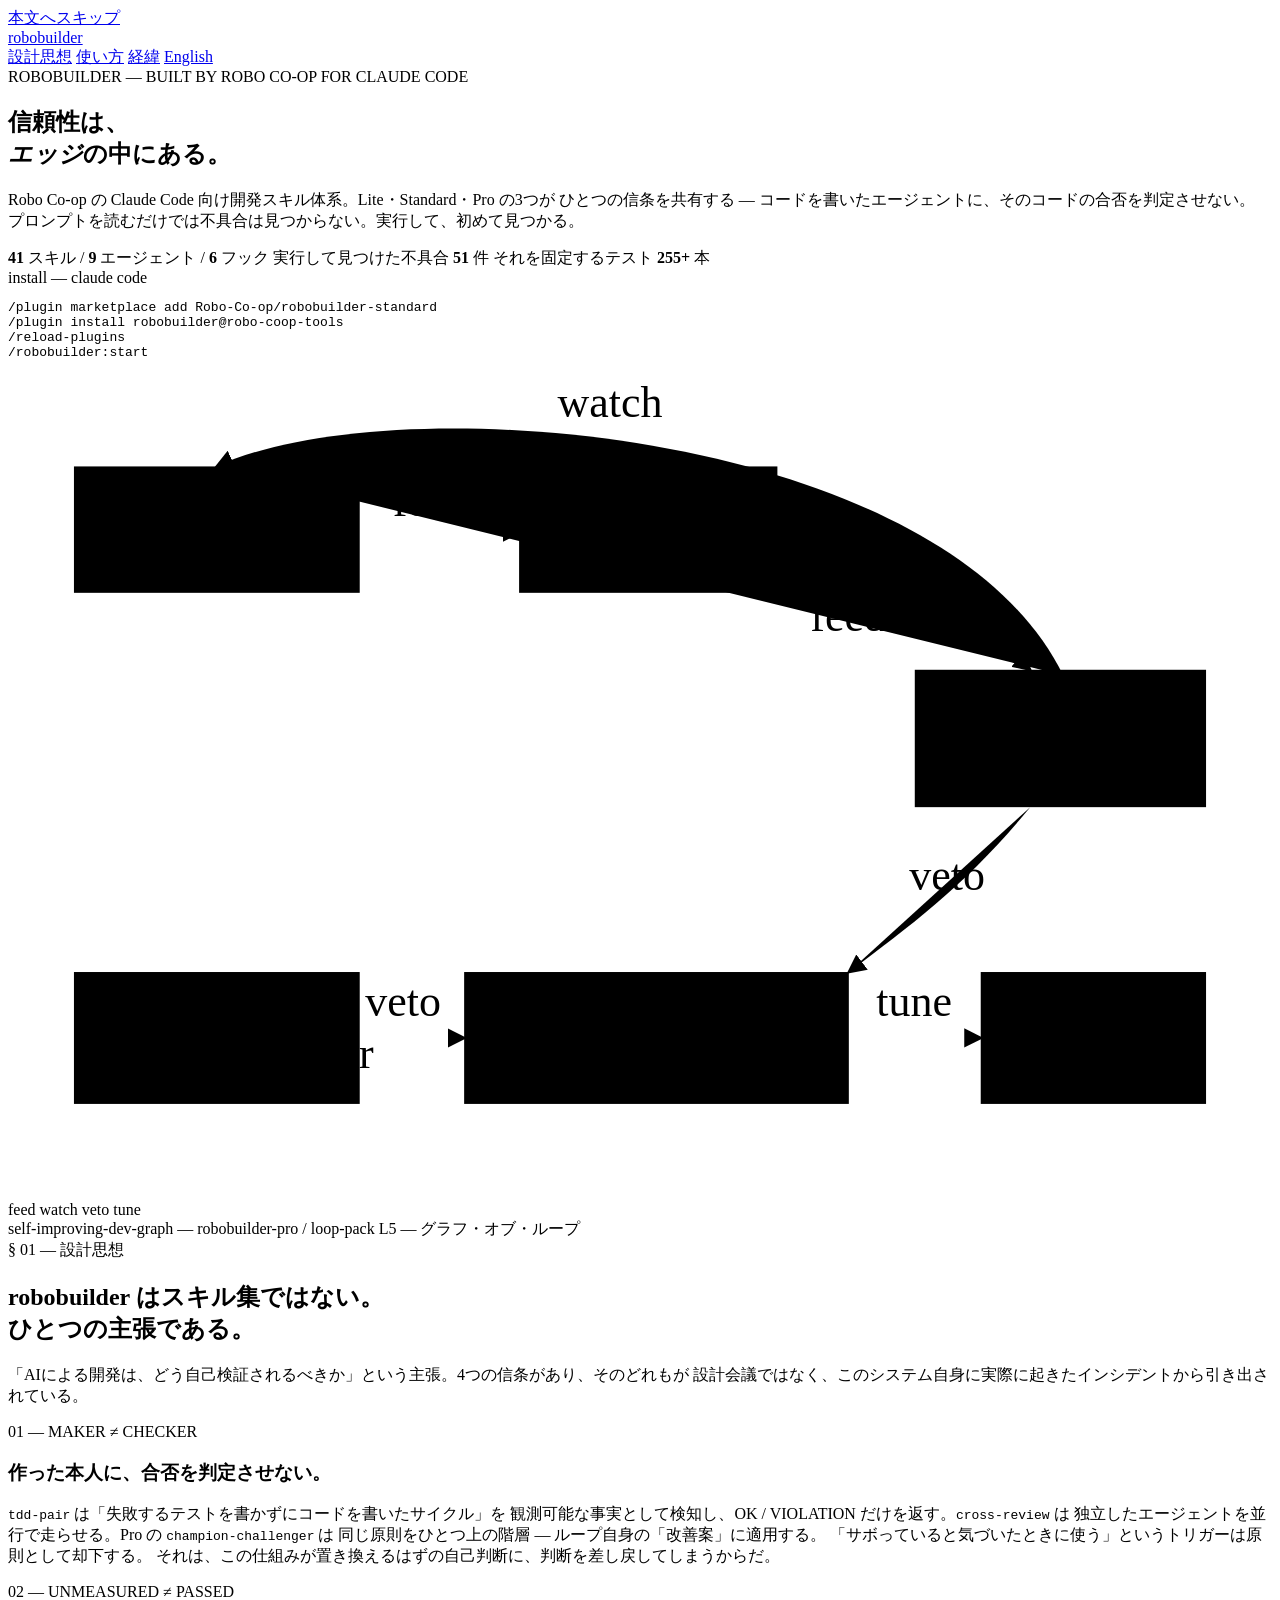
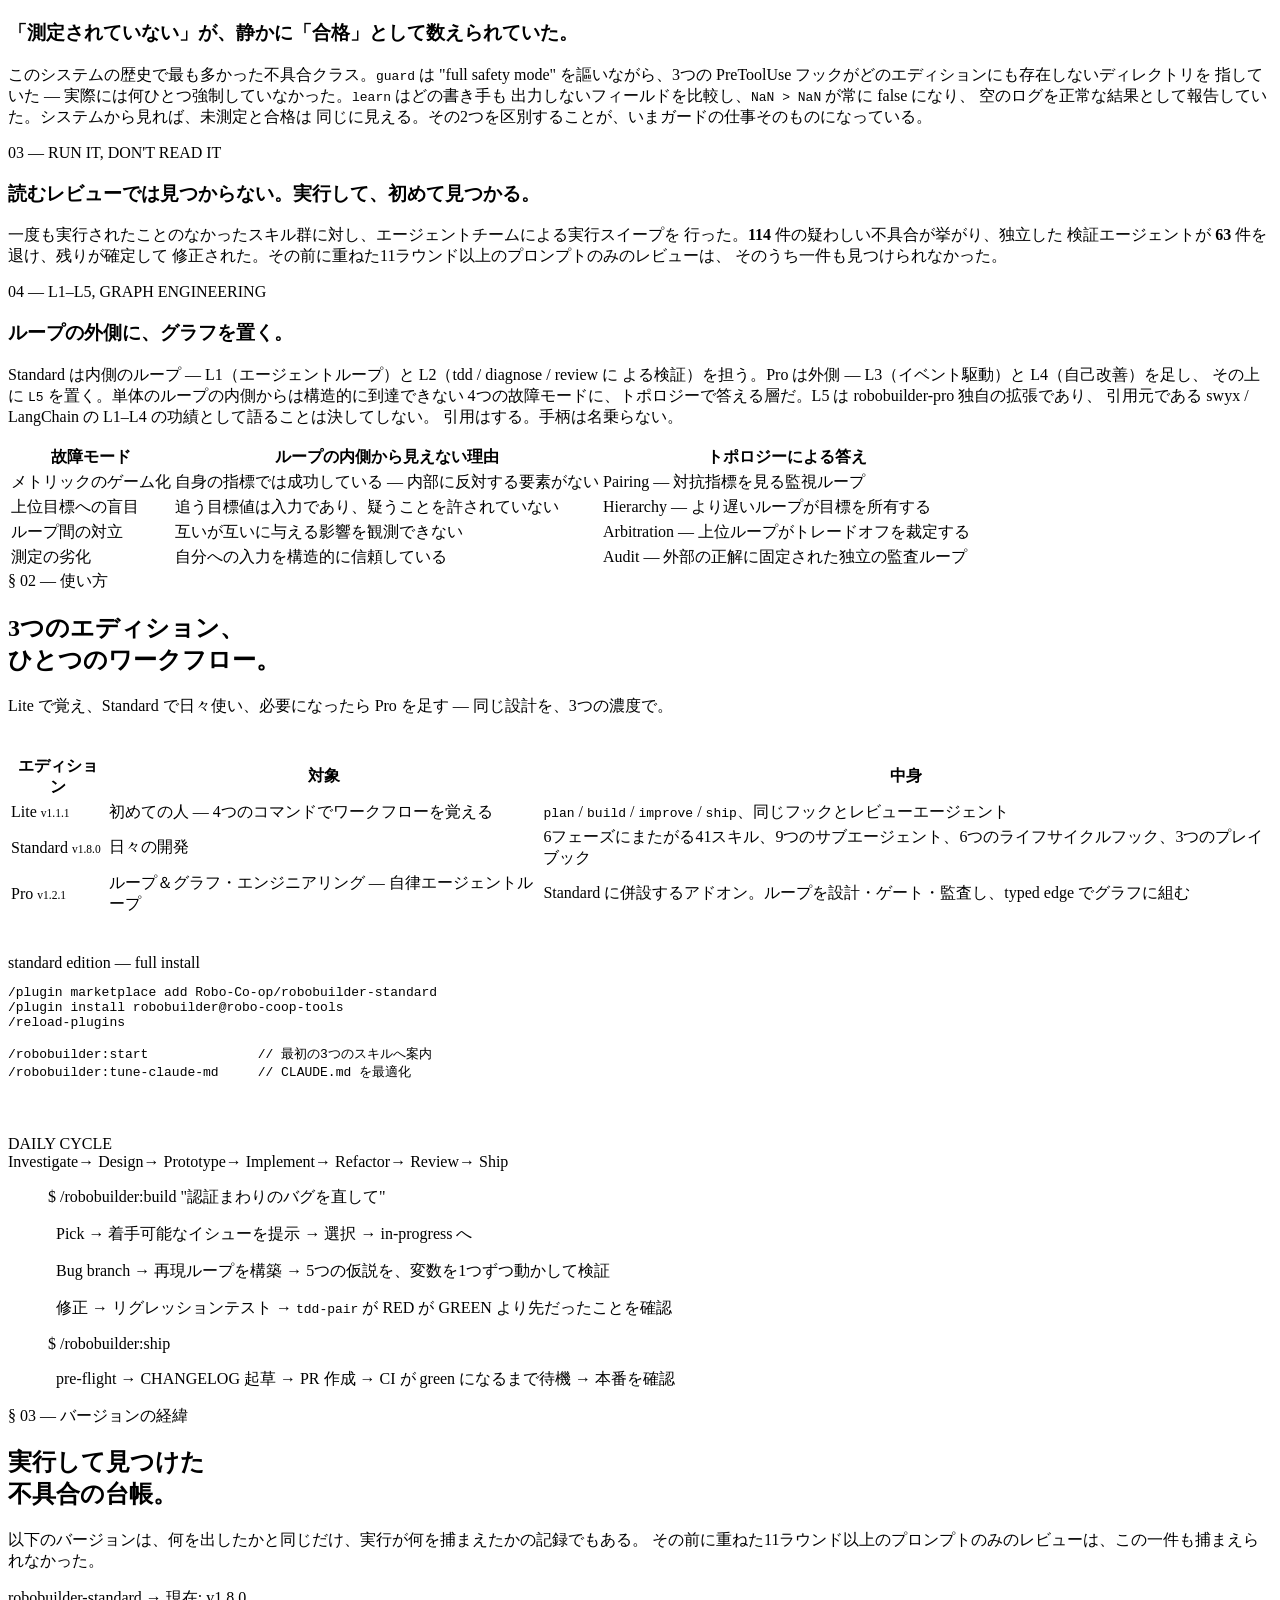
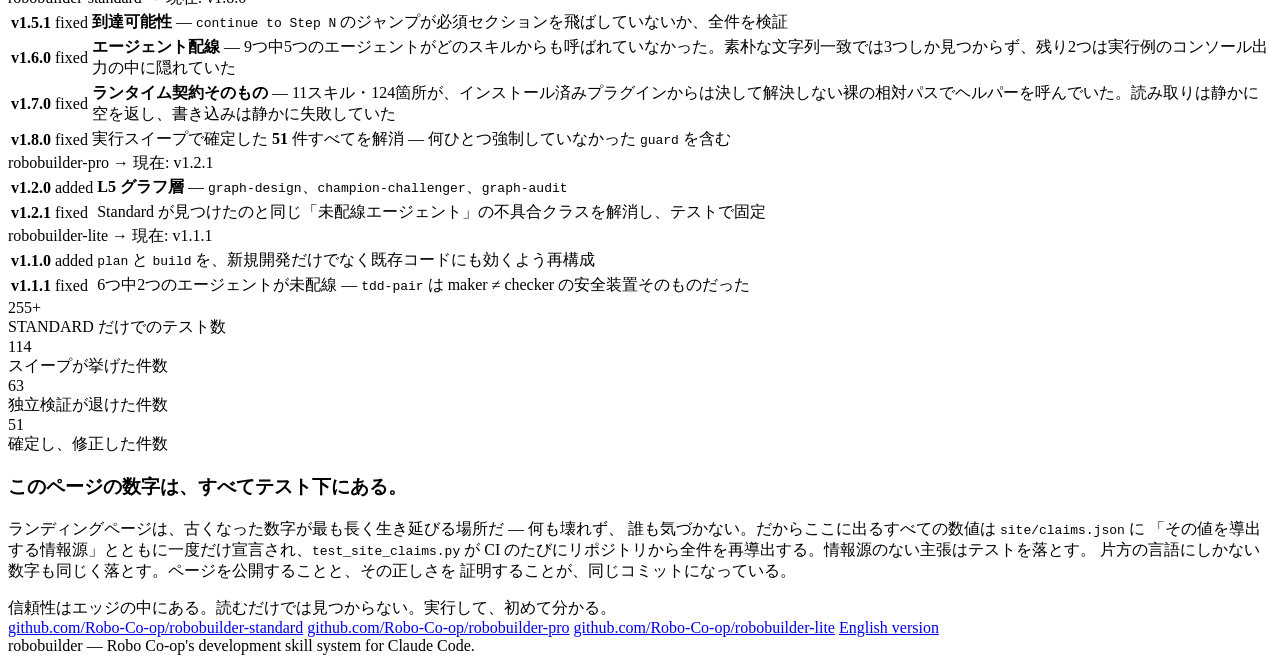
==== site/ja/index.html @ 567af494 "Add the robobuilder site, with every number it prints under test The landing page is the artifact wh" ====
<!doctype html>
<html lang="ja">
<head>
<meta charset="utf-8">
<meta name="viewport" content="width=device-width, initial-scale=1">
<title>robobuilder — 信頼性はエッジの中にある</title>
<meta name="description" content="Robo Co-op の Claude Code 向け開発スキル体系。コードを書いたエージェントに、そのコードの合否を判定させない。">
<meta property="og:title" content="robobuilder">
<meta property="og:description" content="Robo Co-op の Claude Code 向け開発スキル体系。読むだけでは見つからない。実行して、初めて分かる。">
<meta property="og:type" content="website">
<link rel="alternate" hreflang="en" href="/">
<link rel="alternate" hreflang="ja" href="/ja/">
<link rel="alternate" hreflang="x-default" href="/">
<link rel="icon" href="data:image/svg+xml,<svg xmlns='http://www.w3.org/2000/svg' viewBox='0 0 16 16'><rect width='16' height='16' fill='%23387E76'/></svg>">
<link rel="stylesheet" href="/assets/fonts.css">
<link rel="stylesheet" href="/assets/site.css">
</head>
<body>

<a class="skip" href="#main">本文へスキップ</a>

<div class="topbar">
  <div class="topbar-inner">
    <a class="brand" href="#top"><span class="dot"></span>robobuilder</a>
    <nav class="topnav" aria-label="セクション">
      <a class="navlink" href="#philosophy">設計思想</a>
      <a class="navlink" href="#usage">使い方</a>
      <a class="navlink" href="#history">経緯</a>
      <a class="lang" href="/" hreflang="en" lang="en">English</a>
    </nav>
  </div>
</div>

<main id="main">
<div id="top"></div>

<section class="hero">
  <div class="wrap">
    <div class="hero-grid">
      <div>
        <div class="eyebrow">ROBOBUILDER — BUILT BY ROBO CO-OP FOR CLAUDE CODE</div>
        <h1>信頼性は、<br><em>エッジ</em>の中にある。</h1>
        <p class="lede">
          Robo Co-op の Claude Code 向け開発スキル体系。Lite・Standard・Pro の3つが
          ひとつの信条を共有する ― コードを書いたエージェントに、そのコードの合否を判定させない。
          プロンプトを読むだけでは不具合は見つからない。実行して、初めて見つかる。
        </p>
        <div class="hero-meta">
          <span><b data-claim="skills">41</b> スキル / <b data-claim="agents">9</b> エージェント / <b data-claim="hooks">6</b> フック</span>
          <span>実行して見つけた不具合 <b data-claim="sweep_confirmed">51</b> 件</span>
          <span>それを固定するテスト <b data-claim="tests_floor">255+</b> 本</span>
        </div>
        <div class="install">
          <span class="corner tl"></span><span class="corner tr"></span><span class="corner bl"></span><span class="corner br"></span>
          <div class="install-label">install — claude code</div>
          <pre><span class="cmt">/plugin marketplace add</span> <span class="tok">Robo-Co-op/robobuilder-standard</span>
<span class="cmt">/plugin install</span> <span class="tok">robobuilder@robo-coop-tools</span>
<span class="cmt">/reload-plugins</span>
<span class="cmt">/robobuilder:start</span></pre>
        </div>
      </div>
      <div>
        <div class="graph-panel">
<svg viewBox="0 0 460 300" role="img" aria-label="dev-loop が gate に feed し、gate が drift-monitor に feed し、drift-monitor が dev-loop を watch する。held-out と drift-monitor が champion-challenger を veto し、champion-challenger が PROMPT.md を tune する">
  <defs>
    <marker id="mFeed" class="marker-feed" markerWidth="7" markerHeight="7" refX="6" refY="3.5" orient="auto"><path d="M0,0 L7,3.5 L0,7 Z"/></marker>
    <marker id="mWatch" class="marker-watch" markerWidth="7" markerHeight="7" refX="6" refY="3.5" orient="auto"><path d="M0,0 L7,3.5 L0,7 Z"/></marker>
    <marker id="mVeto" class="marker-veto" markerWidth="7" markerHeight="7" refX="6" refY="3.5" orient="auto"><path d="M0,0 L7,3.5 L0,7 Z"/></marker>
    <marker id="mTune" class="marker-tune" markerWidth="7" markerHeight="7" refX="6" refY="3.5" orient="auto"><path d="M0,0 L7,3.5 L0,7 Z"/></marker>
  </defs>
  <path class="edge-watch pulse" marker-end="url(#mWatch)" d="M 384,110 C 340,20 140,4 76,34"/>
  <text class="edge-label w" x="200" y="16">watch</text>
  <path class="edge-feed" marker-end="url(#mFeed)" d="M 128,58 L 186,58"/>
  <text class="edge-label t" x="140" y="52">feed</text>
  <path class="edge-feed" marker-end="url(#mFeed)" d="M 280,68 C 320,80 350,90 372,108"/>
  <text class="edge-label t" x="292" y="94">feed</text>
  <path class="edge-veto" marker-end="url(#mVeto)" d="M 128,242 L 166,242"/>
  <text class="edge-label v" x="130" y="234">veto</text>
  <path class="edge-veto" marker-end="url(#mVeto)" d="M 372,158 C 350,185 330,200 306,218"/>
  <text class="edge-label v" x="328" y="188">veto</text>
  <path class="edge-tune pulse" marker-end="url(#mTune)" d="M 318,242 L 354,242"/>
  <text class="edge-label w" x="316" y="234">tune</text>
  <rect class="gnode-rect" x="24" y="34" width="104" height="46"/>
  <text class="gnode-text" x="34" y="54">dev-loop</text>
  <text class="gnode-sub" x="34" y="68">producer</text>
  <rect class="gnode-rect" x="186" y="34" width="94" height="46"/>
  <text class="gnode-text" x="196" y="54">gate</text>
  <text class="gnode-sub" x="196" y="68">Stop-hook</text>
  <rect class="gnode-rect" x="330" y="108" width="106" height="50"/>
  <text class="gnode-text" x="340" y="129">drift-monitor</text>
  <text class="gnode-sub" x="340" y="143">counter-metric</text>
  <rect class="gnode-anchor" x="24" y="218" width="104" height="48"/>
  <text class="gnode-text" x="34" y="239">held-out</text>
  <text class="gnode-sub" x="34" y="253">external anchor</text>
  <rect class="gnode-rect" x="166" y="218" width="140" height="48"/>
  <text class="gnode-text" x="176" y="239">champion-</text>
  <text class="gnode-text" x="176" y="251">challenger</text>
  <rect class="gnode-rect" x="354" y="218" width="82" height="48"/>
  <text class="gnode-text" x="364" y="239">PROMPT</text>
  <text class="gnode-text" x="364" y="251">.md</text>
</svg>
          <div class="legend">
            <span><i class="l-feed"></i>feed</span>
            <span><i class="l-watch"></i>watch</span>
            <span><i class="l-veto"></i>veto</span>
            <span><i class="l-tune"></i>tune</span>
          </div>
          <div class="graph-caption">
            <span>self-improving-dev-graph — robobuilder-pro / loop-pack</span>
            <span>L5 — グラフ・オブ・ループ</span>
          </div>
        </div>
      </div>
    </div>
  </div>
</section>

<section id="philosophy">
  <div class="wrap">
    <div class="eyebrow">§ 01 — 設計思想</div>
    <h2>robobuilder はスキル集ではない。<br>ひとつの主張である。</h2>
    <p class="lede" style="margin-top:18px;">
      「AIによる開発は、どう自己検証されるべきか」という主張。4つの信条があり、そのどれもが
      設計会議ではなく、このシステム自身に実際に起きたインシデントから引き出されている。
    </p>

    <div class="principles">
      <div class="principle">
        <div class="num">01 — MAKER ≠ CHECKER</div>
        <h3>作った本人に、合否を判定させない。</h3>
        <p>
          <code>tdd-pair</code> は「失敗するテストを書かずにコードを書いたサイクル」を
          観測可能な事実として検知し、OK / VIOLATION だけを返す。<code>cross-review</code> は
          独立したエージェントを並行で走らせる。Pro の <code>champion-challenger</code> は
          同じ原則をひとつ上の階層 ― ループ自身の「改善案」に適用する。
          「サボっていると気づいたときに使う」というトリガーは原則として却下する。
          それは、この仕組みが置き換えるはずの自己判断に、判断を差し戻してしまうからだ。
        </p>
      </div>
      <div class="principle">
        <div class="num">02 — UNMEASURED ≠ PASSED</div>
        <h3>「測定されていない」が、静かに「合格」として数えられていた。</h3>
        <p>
          このシステムの歴史で最も多かった不具合クラス。<code>guard</code> は "full safety mode"
          を謳いながら、3つの PreToolUse フックがどのエディションにも存在しないディレクトリを
          指していた ― 実際には何ひとつ強制していなかった。<code>learn</code> はどの書き手も
          出力しないフィールドを比較し、<code>NaN &gt; NaN</code> が常に false になり、
          空のログを正常な結果として報告していた。システムから見れば、未測定と合格は
          同じに見える。その2つを区別することが、いまガードの仕事そのものになっている。
        </p>
      </div>
      <div class="principle">
        <div class="num">03 — RUN IT, DON'T READ IT</div>
        <h3>読むレビューでは見つからない。実行して、初めて見つかる。</h3>
        <p>
          一度も実行されたことのなかったスキル群に対し、エージェントチームによる実行スイープを
          行った。<b data-claim="sweep_raised">114</b> 件の疑わしい不具合が挙がり、独立した
          検証エージェントが <b data-claim="sweep_refuted">63</b> 件を退け、残りが確定して
          修正された。その前に重ねた11ラウンド以上のプロンプトのみのレビューは、
          そのうち一件も見つけられなかった。
        </p>
      </div>
      <div class="principle">
        <div class="num">04 — L1–L5, GRAPH ENGINEERING</div>
        <h3>ループの外側に、グラフを置く。</h3>
        <p>
          Standard は内側のループ ― L1（エージェントループ）と L2（tdd / diagnose / review に
          よる検証）を担う。Pro は外側 ― L3（イベント駆動）と L4（自己改善）を足し、
          その上に <code>L5</code> を置く。単体のループの内側からは構造的に到達できない
          4つの故障モードに、トポロジーで答える層だ。L5 は robobuilder-pro 独自の拡張であり、
          引用元である swyx / LangChain の L1–L4 の功績として語ることは決してしない。
          引用はする。手柄は名乗らない。
        </p>
      </div>
    </div>

    <div class="table-scroll">
    <table class="pathology-table">
      <thead><tr><th>故障モード</th><th>ループの内側から見えない理由</th><th>トポロジーによる答え</th></tr></thead>
      <tbody>
        <tr><td>メトリックのゲーム化</td><td>自身の指標では成功している ― 内部に反対する要素がない</td><td>Pairing ― 対抗指標を見る監視ループ</td></tr>
        <tr><td>上位目標への盲目</td><td>追う目標値は入力であり、疑うことを許されていない</td><td>Hierarchy ― より遅いループが目標を所有する</td></tr>
        <tr><td>ループ間の対立</td><td>互いが互いに与える影響を観測できない</td><td>Arbitration ― 上位ループがトレードオフを裁定する</td></tr>
        <tr><td>測定の劣化</td><td>自分への入力を構造的に信頼している</td><td>Audit ― 外部の正解に固定された独立の監査ループ</td></tr>
      </tbody>
    </table>
    </div>
  </div>
</section>

<section id="usage">
  <div class="wrap">
    <div class="eyebrow">§ 02 — 使い方</div>
    <h2>3つのエディション、<br>ひとつのワークフロー。</h2>
    <p class="lede" style="margin-top:18px;">
      Lite で覚え、Standard で日々使い、必要になったら Pro を足す ―
      同じ設計を、3つの濃度で。
    </p>

    <div class="table-scroll" style="margin-top:36px;">
      <table class="ed-table">
        <thead><tr><th>エディション</th><th>対象</th><th>中身</th></tr></thead>
        <tbody>
          <tr>
            <td class="ed-name lite">Lite <span style="font-family:var(--font-mono);font-size:0.72rem;color:var(--ink-faint);font-weight:400;">v<span data-claim="lite_version">1.1.1</span></span></td>
            <td>初めての人 ― 4つのコマンドでワークフローを覚える</td>
            <td><code>plan</code> / <code>build</code> / <code>improve</code> / <code>ship</code>、同じフックとレビューエージェント</td>
          </tr>
          <tr>
            <td class="ed-name standard">Standard <span style="font-family:var(--font-mono);font-size:0.72rem;color:var(--ink-faint);font-weight:400;">v<span data-claim="standard_version">1.8.0</span></span></td>
            <td>日々の開発</td>
            <td>6フェーズにまたがる41スキル、9つのサブエージェント、6つのライフサイクルフック、3つのプレイブック</td>
          </tr>
          <tr>
            <td class="ed-name pro">Pro <span style="font-family:var(--font-mono);font-size:0.72rem;color:var(--ink-faint);font-weight:400;">v<span data-claim="pro_version">1.2.1</span></span></td>
            <td>ループ＆グラフ・エンジニアリング ― 自律エージェントループ</td>
            <td>Standard に併設するアドオン。ループを設計・ゲート・監査し、typed edge でグラフに組む</td>
          </tr>
        </tbody>
      </table>
    </div>

    <div class="install" style="max-width:560px;margin-top:36px;">
      <span class="corner tl"></span><span class="corner tr"></span><span class="corner bl"></span><span class="corner br"></span>
      <div class="install-label">standard edition — full install</div>
      <pre><span class="cmt">/plugin marketplace add</span> <span class="tok">Robo-Co-op/robobuilder-standard</span>
<span class="cmt">/plugin install</span> <span class="tok">robobuilder@robo-coop-tools</span>
<span class="cmt">/reload-plugins</span>

<span class="cmt">/robobuilder:start</span>              <span class="cmt">// 最初の3つのスキルへ案内</span>
<span class="cmt">/robobuilder:tune-claude-md</span>     <span class="cmt">// CLAUDE.md を最適化</span></pre>
    </div>

    <div class="eyebrow" style="margin-top:54px;">DAILY CYCLE</div>
    <div class="cycle">
      <span class="chip">Investigate</span><span class="arrow">→</span>
      <span class="chip">Design</span><span class="arrow">→</span>
      <span class="chip">Prototype</span><span class="arrow">→</span>
      <span class="chip">Implement</span><span class="arrow">→</span>
      <span class="chip">Refactor</span><span class="arrow">→</span>
      <span class="chip">Review</span><span class="arrow">→</span>
      <span class="chip">Ship</span>
    </div>

    <blockquote class="example">
      <p><span class="who">$</span> <span class="arw">/robobuilder:build</span> "認証まわりのバグを直して"</p>
      <p>&nbsp;&nbsp;Pick <span class="arw">→</span> 着手可能なイシューを提示 <span class="arw">→</span> 選択 <span class="arw">→</span> in-progress へ</p>
      <p>&nbsp;&nbsp;Bug branch <span class="arw">→</span> 再現ループを構築 <span class="arw">→</span> 5つの仮説を、変数を1つずつ動かして検証</p>
      <p>&nbsp;&nbsp;修正 <span class="arw">→</span> リグレッションテスト <span class="arw">→</span> <code>tdd-pair</code> が RED が GREEN より先だったことを確認</p>
      <p><span class="who">$</span> <span class="arw">/robobuilder:ship</span></p>
      <p>&nbsp;&nbsp;pre-flight <span class="arw">→</span> CHANGELOG 起草 <span class="arw">→</span> PR 作成 <span class="arw">→</span> CI が green になるまで待機 <span class="arw">→</span> 本番を確認</p>
    </blockquote>
  </div>
</section>

<section id="history">
  <div class="wrap">
    <div class="eyebrow">§ 03 — バージョンの経緯</div>
    <h2>実行して見つけた<br>不具合の台帳。</h2>
    <p class="lede" style="margin-top:18px;">
      以下のバージョンは、何を出したかと同じだけ、実行が何を捕まえたかの記録でもある。
      その前に重ねた11ラウンド以上のプロンプトのみのレビューは、この一件も捕まえられなかった。
    </p>

    <div class="ledger-group">
      <div class="ledger-repo">
        <span class="repo-name">robobuilder-standard</span>
        <span class="repo-current">→ 現在: v<span data-claim="standard_version">1.8.0</span></span>
      </div>
      <div class="table-scroll">
      <table class="ledger">
        <tbody>
          <tr>
            <td class="v"><b>v1.5.1</b></td><td class="tagcell"><span class="tag-pill tag-fixed">fixed</span></td>
            <td class="desc"><b>到達可能性</b> ― <code>continue to Step N</code> のジャンプが必須セクションを飛ばしていないか、全件を検証</td>
          </tr>
          <tr>
            <td class="v"><b>v1.6.0</b></td><td class="tagcell"><span class="tag-pill tag-fixed">fixed</span></td>
            <td class="desc"><b>エージェント配線</b> ― 9つ中5つのエージェントがどのスキルからも呼ばれていなかった。素朴な文字列一致では3つしか見つからず、残り2つは実行例のコンソール出力の中に隠れていた</td>
          </tr>
          <tr>
            <td class="v"><b>v1.7.0</b></td><td class="tagcell"><span class="tag-pill tag-fixed">fixed</span></td>
            <td class="desc"><b>ランタイム契約そのもの</b> ― 11スキル・124箇所が、インストール済みプラグインからは決して解決しない裸の相対パスでヘルパーを呼んでいた。読み取りは静かに空を返し、書き込みは静かに失敗していた</td>
          </tr>
          <tr>
            <td class="v"><b>v1.8.0</b></td><td class="tagcell"><span class="tag-pill tag-fixed">fixed</span></td>
            <td class="desc">実行スイープで確定した <b>51</b> 件すべてを解消 ― 何ひとつ強制していなかった <code>guard</code> を含む</td>
          </tr>
        </tbody>
      </table>
      </div>
    </div>

    <div class="ledger-group">
      <div class="ledger-repo">
        <span class="repo-name">robobuilder-pro</span>
        <span class="repo-current">→ 現在: v<span data-claim="pro_version">1.2.1</span></span>
      </div>
      <div class="table-scroll">
      <table class="ledger">
        <tbody>
          <tr>
            <td class="v"><b>v1.2.0</b></td><td class="tagcell"><span class="tag-pill tag-added">added</span></td>
            <td class="desc"><b>L5 グラフ層</b> ― <code>graph-design</code>、<code>champion-challenger</code>、<code>graph-audit</code></td>
          </tr>
          <tr>
            <td class="v"><b>v1.2.1</b></td><td class="tagcell"><span class="tag-pill tag-fixed">fixed</span></td>
            <td class="desc">Standard が見つけたのと同じ「未配線エージェント」の不具合クラスを解消し、テストで固定</td>
          </tr>
        </tbody>
      </table>
      </div>
    </div>

    <div class="ledger-group">
      <div class="ledger-repo">
        <span class="repo-name">robobuilder-lite</span>
        <span class="repo-current">→ 現在: v<span data-claim="lite_version">1.1.1</span></span>
      </div>
      <div class="table-scroll">
      <table class="ledger">
        <tbody>
          <tr>
            <td class="v"><b>v1.1.0</b></td><td class="tagcell"><span class="tag-pill tag-added">added</span></td>
            <td class="desc"><code>plan</code> と <code>build</code> を、新規開発だけでなく既存コードにも効くよう再構成</td>
          </tr>
          <tr>
            <td class="v"><b>v1.1.1</b></td><td class="tagcell"><span class="tag-pill tag-fixed">fixed</span></td>
            <td class="desc">6つ中2つのエージェントが未配線 ― <code>tdd-pair</code> は maker ≠ checker の安全装置そのものだった</td>
          </tr>
        </tbody>
      </table>
      </div>
    </div>

    <div class="stat-strip">
      <div class="stat"><div class="n" data-claim="tests_floor">255+</div><div class="l">STANDARD だけでのテスト数</div></div>
      <div class="stat"><div class="n" data-claim="sweep_raised">114</div><div class="l">スイープが挙げた件数</div></div>
      <div class="stat"><div class="n" data-claim="sweep_refuted">63</div><div class="l">独立検証が退けた件数</div></div>
      <div class="stat"><div class="n" data-claim="sweep_confirmed">51</div><div class="l">確定し、修正した件数</div></div>
    </div>

    <div class="verified">
      <h3>このページの数字は、すべてテスト下にある。</h3>
      <p>
        ランディングページは、古くなった数字が最も長く生き延びる場所だ ― 何も壊れず、
        誰も気づかない。だからここに出るすべての数値は <code>site/claims.json</code> に
        「その値を導出する情報源」とともに一度だけ宣言され、<code>test_site_claims.py</code> が
        CI のたびにリポジトリから全件を再導出する。情報源のない主張はテストを落とす。
        片方の言語にしかない数字も同じく落とす。ページを公開することと、その正しさを
        証明することが、同じコミットになっている。
      </p>
    </div>
  </div>
</section>
</main>

<footer>
  <div class="wrap">
    <div class="foot-grid">
      <div class="foot-thesis">信頼性はエッジの中にある。読むだけでは見つからない。実行して、初めて分かる。</div>
      <div class="foot-repos">
        <a href="https://github.com/Robo-Co-op/robobuilder-standard">github.com/Robo-Co-op/robobuilder-standard</a>
        <a href="https://github.com/Robo-Co-op/robobuilder-pro">github.com/Robo-Co-op/robobuilder-pro</a>
        <a href="https://github.com/Robo-Co-op/robobuilder-lite">github.com/Robo-Co-op/robobuilder-lite</a>
        <a href="/" hreflang="en" lang="en">English version</a>
      </div>
    </div>
    <div class="foot-note">robobuilder — Robo Co-op's development skill system for Claude Code.</div>
  </div>
</footer>

</body>
</html>
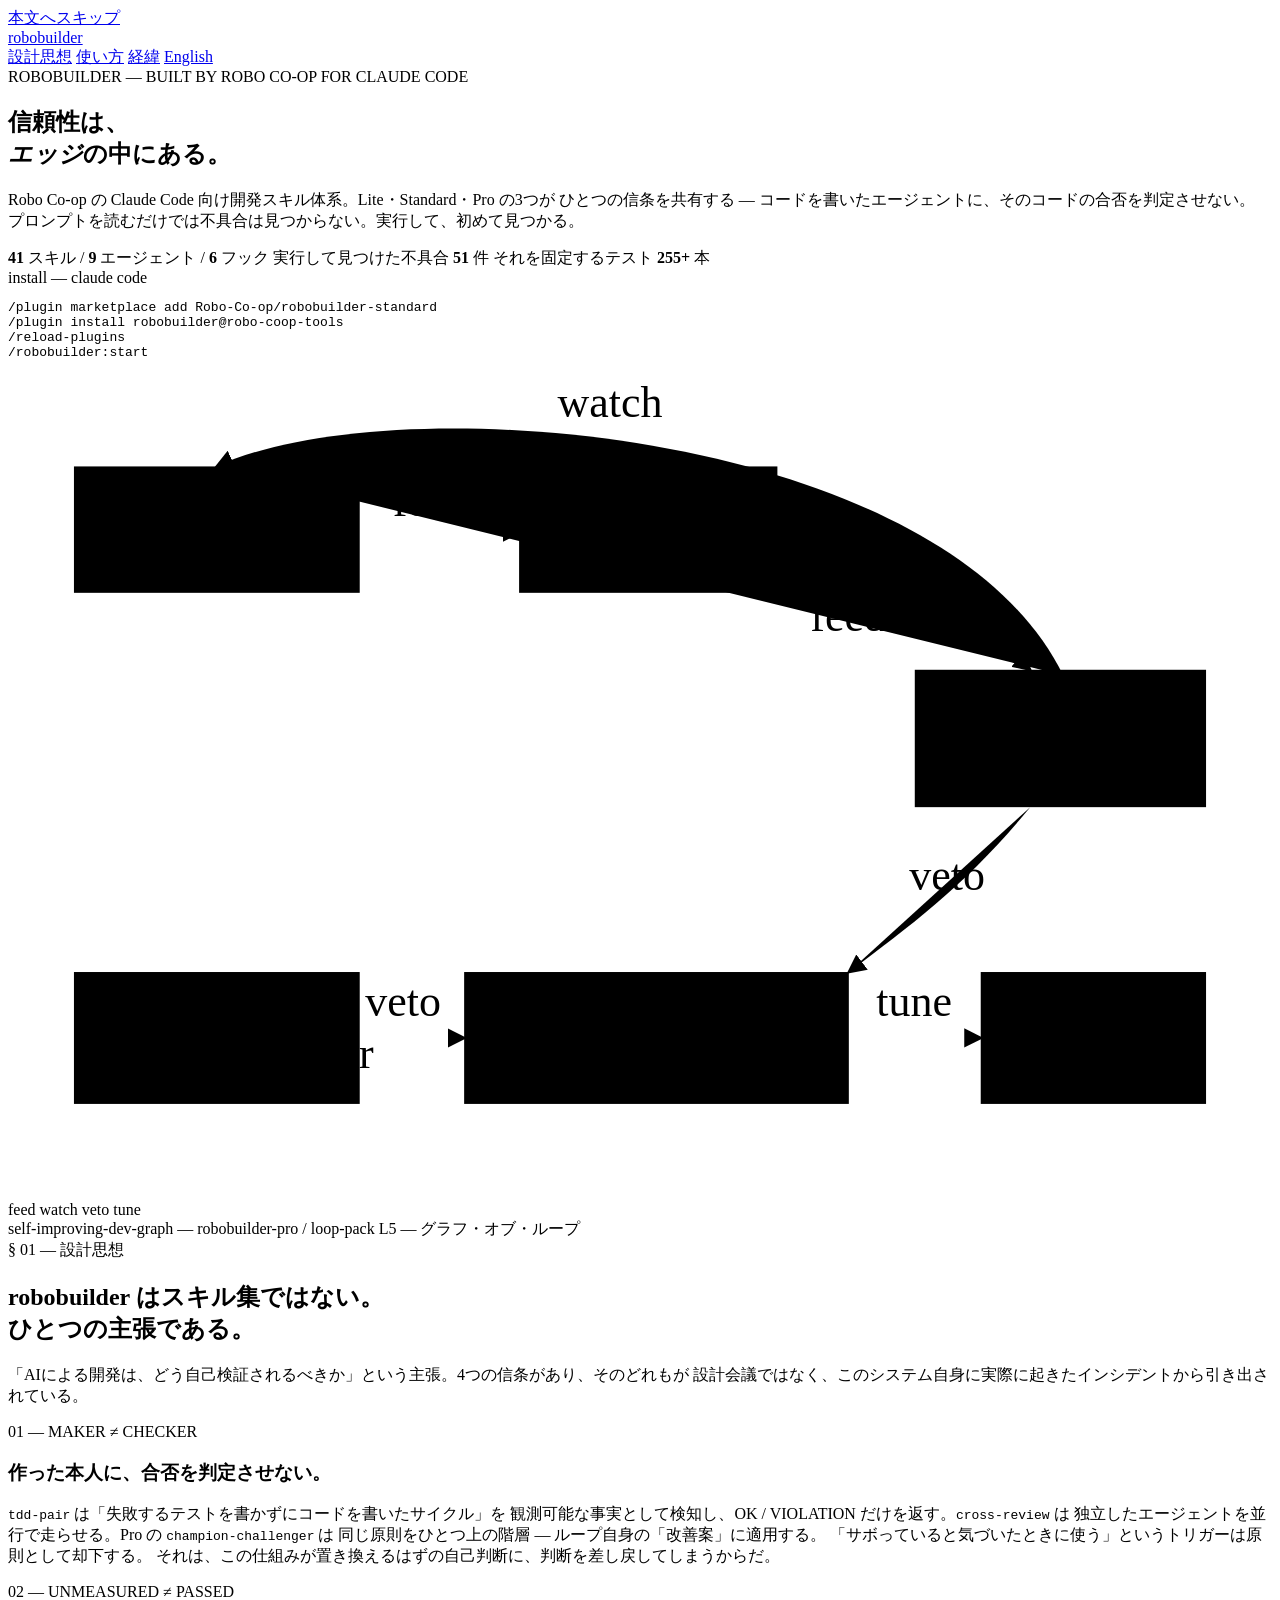
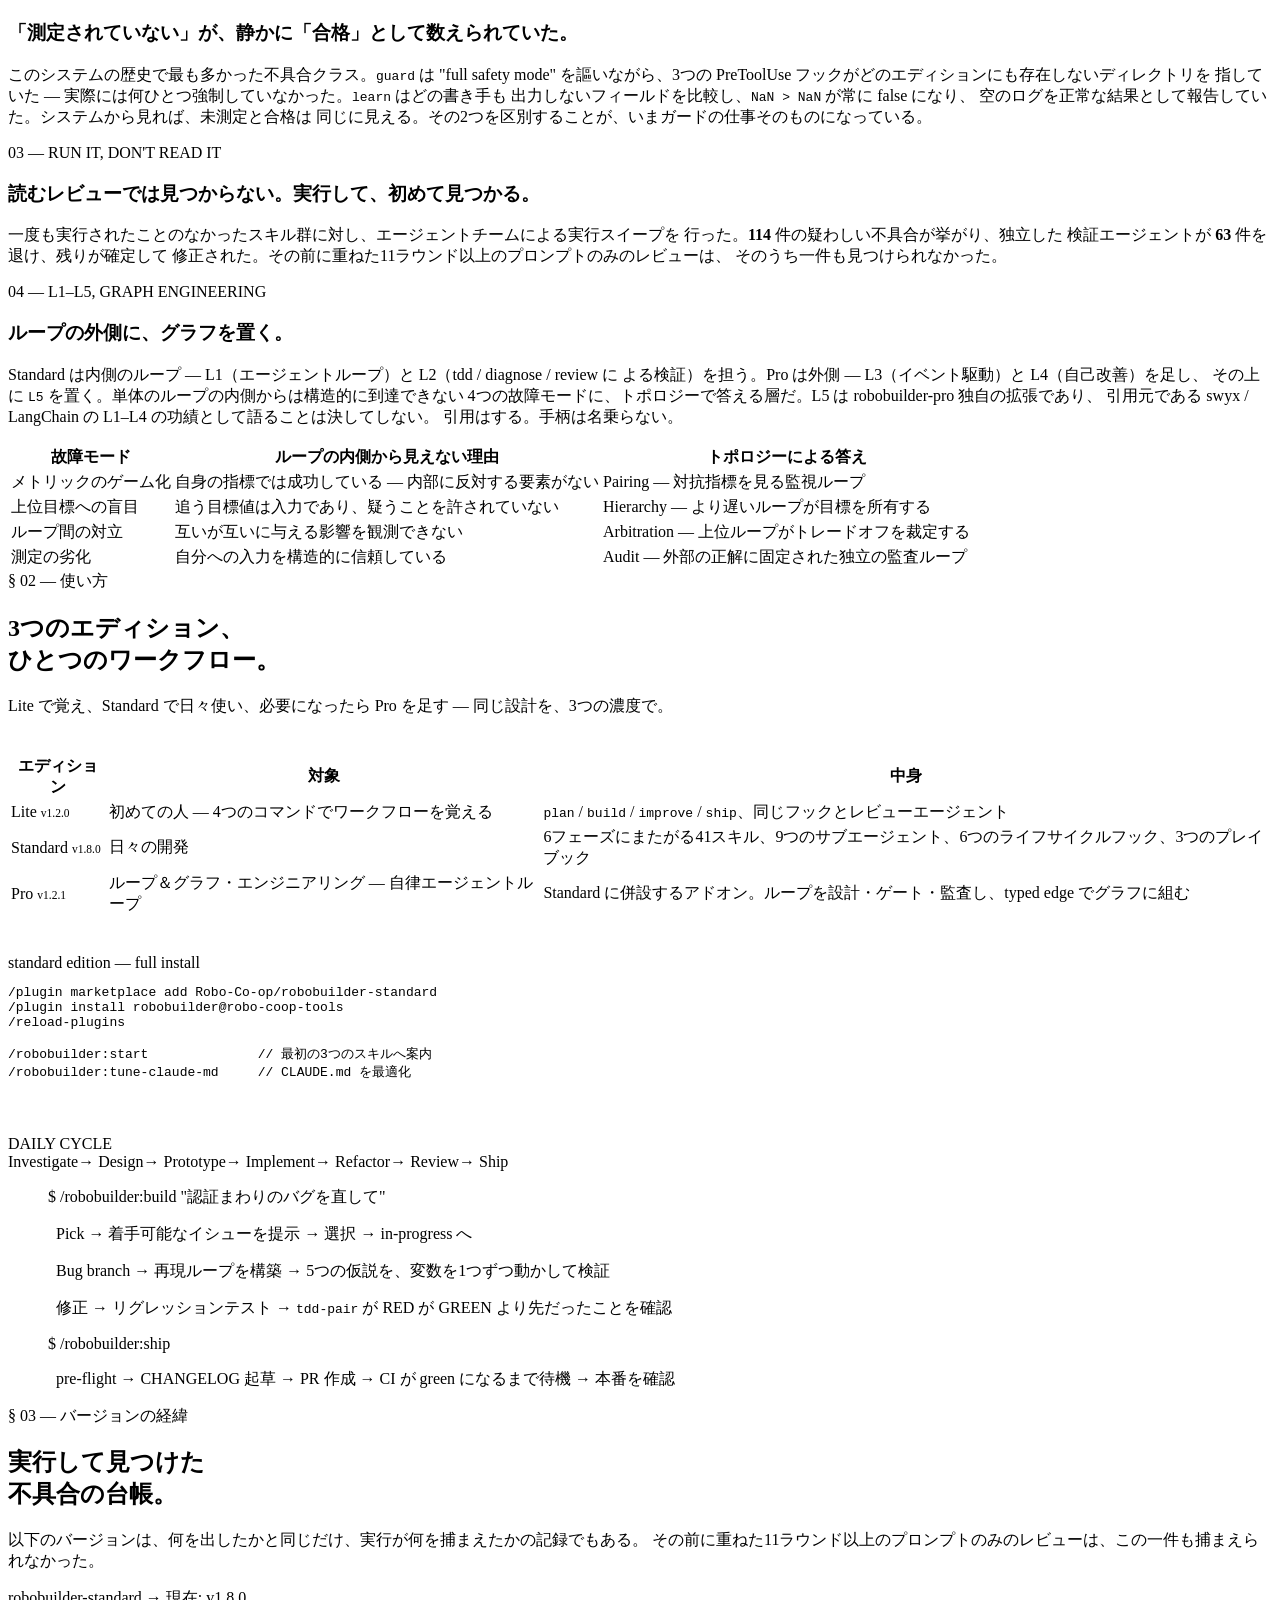
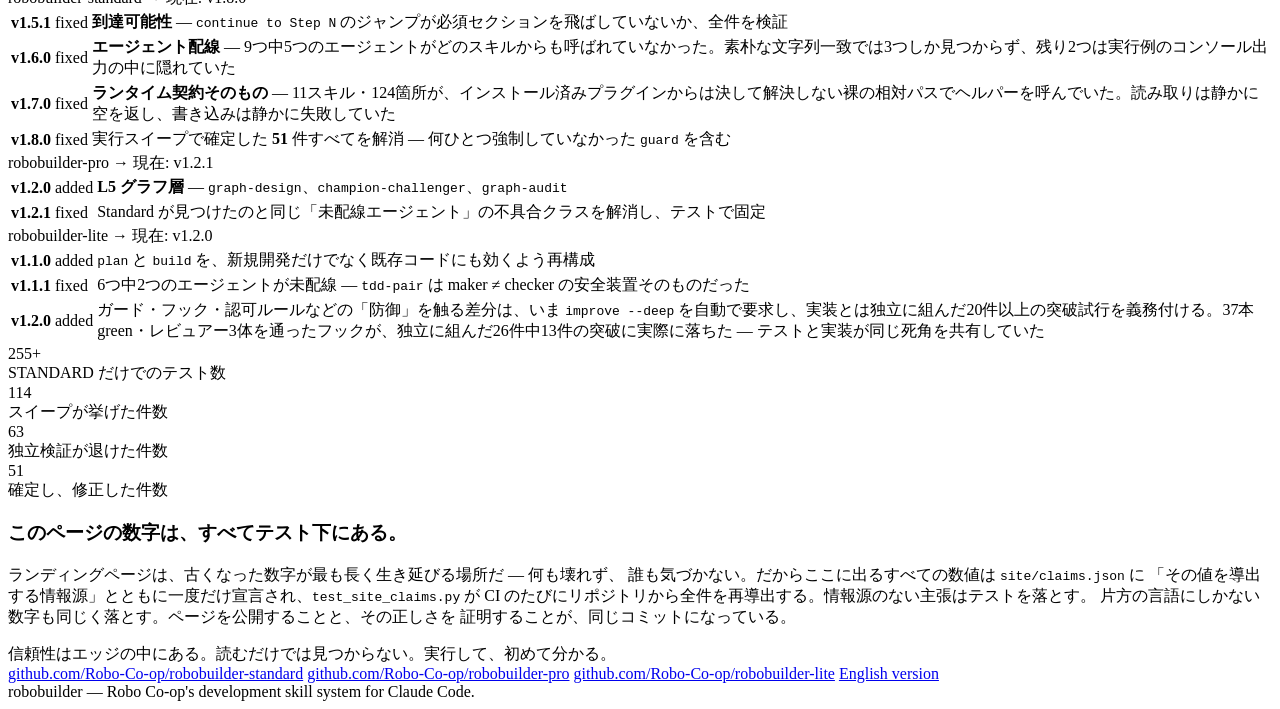
==== commit 8efb70a4: "Fix the site's own stale-number bug: robobuilder-lite moved to 1.2.0 Merging #10 (the site) and #11 " ====
--- a/site/ja/index.html
+++ b/site/ja/index.html
@@ -9,7 +9,7 @@
 <meta property="og:description" content="Robo Co-op の Claude Code 向け開発スキル体系。読むだけでは見つからない。実行して、初めて分かる。">
 <meta property="og:type" content="website">
 <link rel="alternate" hreflang="en" href="/">
-<link rel="alternate" hreflang="ja" href="/ja/">
+<link rel="alternate" hreflang="ja" href="/ja">
 <link rel="alternate" hreflang="x-default" href="/">
 <link rel="icon" href="data:image/svg+xml,<svg xmlns='http://www.w3.org/2000/svg' viewBox='0 0 16 16'><rect width='16' height='16' fill='%23387E76'/></svg>">
 <link rel="stylesheet" href="/assets/fonts.css">
@@ -202,7 +202,7 @@
         <thead><tr><th>エディション</th><th>対象</th><th>中身</th></tr></thead>
         <tbody>
           <tr>
-            <td class="ed-name lite">Lite <span style="font-family:var(--font-mono);font-size:0.72rem;color:var(--ink-faint);font-weight:400;">v<span data-claim="lite_version">1.1.1</span></span></td>
+            <td class="ed-name lite">Lite <span style="font-family:var(--font-mono);font-size:0.72rem;color:var(--ink-faint);font-weight:400;">v<span data-claim="lite_version">1.2.0</span></span></td>
             <td>初めての人 ― 4つのコマンドでワークフローを覚える</td>
             <td><code>plan</code> / <code>build</code> / <code>improve</code> / <code>ship</code>、同じフックとレビューエージェント</td>
           </tr>
@@ -315,7 +315,7 @@
     <div class="ledger-group">
       <div class="ledger-repo">
         <span class="repo-name">robobuilder-lite</span>
-        <span class="repo-current">→ 現在: v<span data-claim="lite_version">1.1.1</span></span>
+        <span class="repo-current">→ 現在: v<span data-claim="lite_version">1.2.0</span></span>
       </div>
       <div class="table-scroll">
       <table class="ledger">
@@ -327,6 +327,10 @@
           <tr>
             <td class="v"><b>v1.1.1</b></td><td class="tagcell"><span class="tag-pill tag-fixed">fixed</span></td>
             <td class="desc">6つ中2つのエージェントが未配線 ― <code>tdd-pair</code> は maker ≠ checker の安全装置そのものだった</td>
+          </tr>
+          <tr>
+            <td class="v"><b>v1.2.0</b></td><td class="tagcell"><span class="tag-pill tag-added">added</span></td>
+            <td class="desc">ガード・フック・認可ルールなどの「防御」を触る差分は、いま <code>improve --deep</code> を自動で要求し、実装とは独立に組んだ20件以上の突破試行を義務付ける。37本green・レビュアー3体を通ったフックが、独立に組んだ26件中13件の突破に実際に落ちた ― テストと実装が同じ死角を共有していた</td>
           </tr>
         </tbody>
       </table>
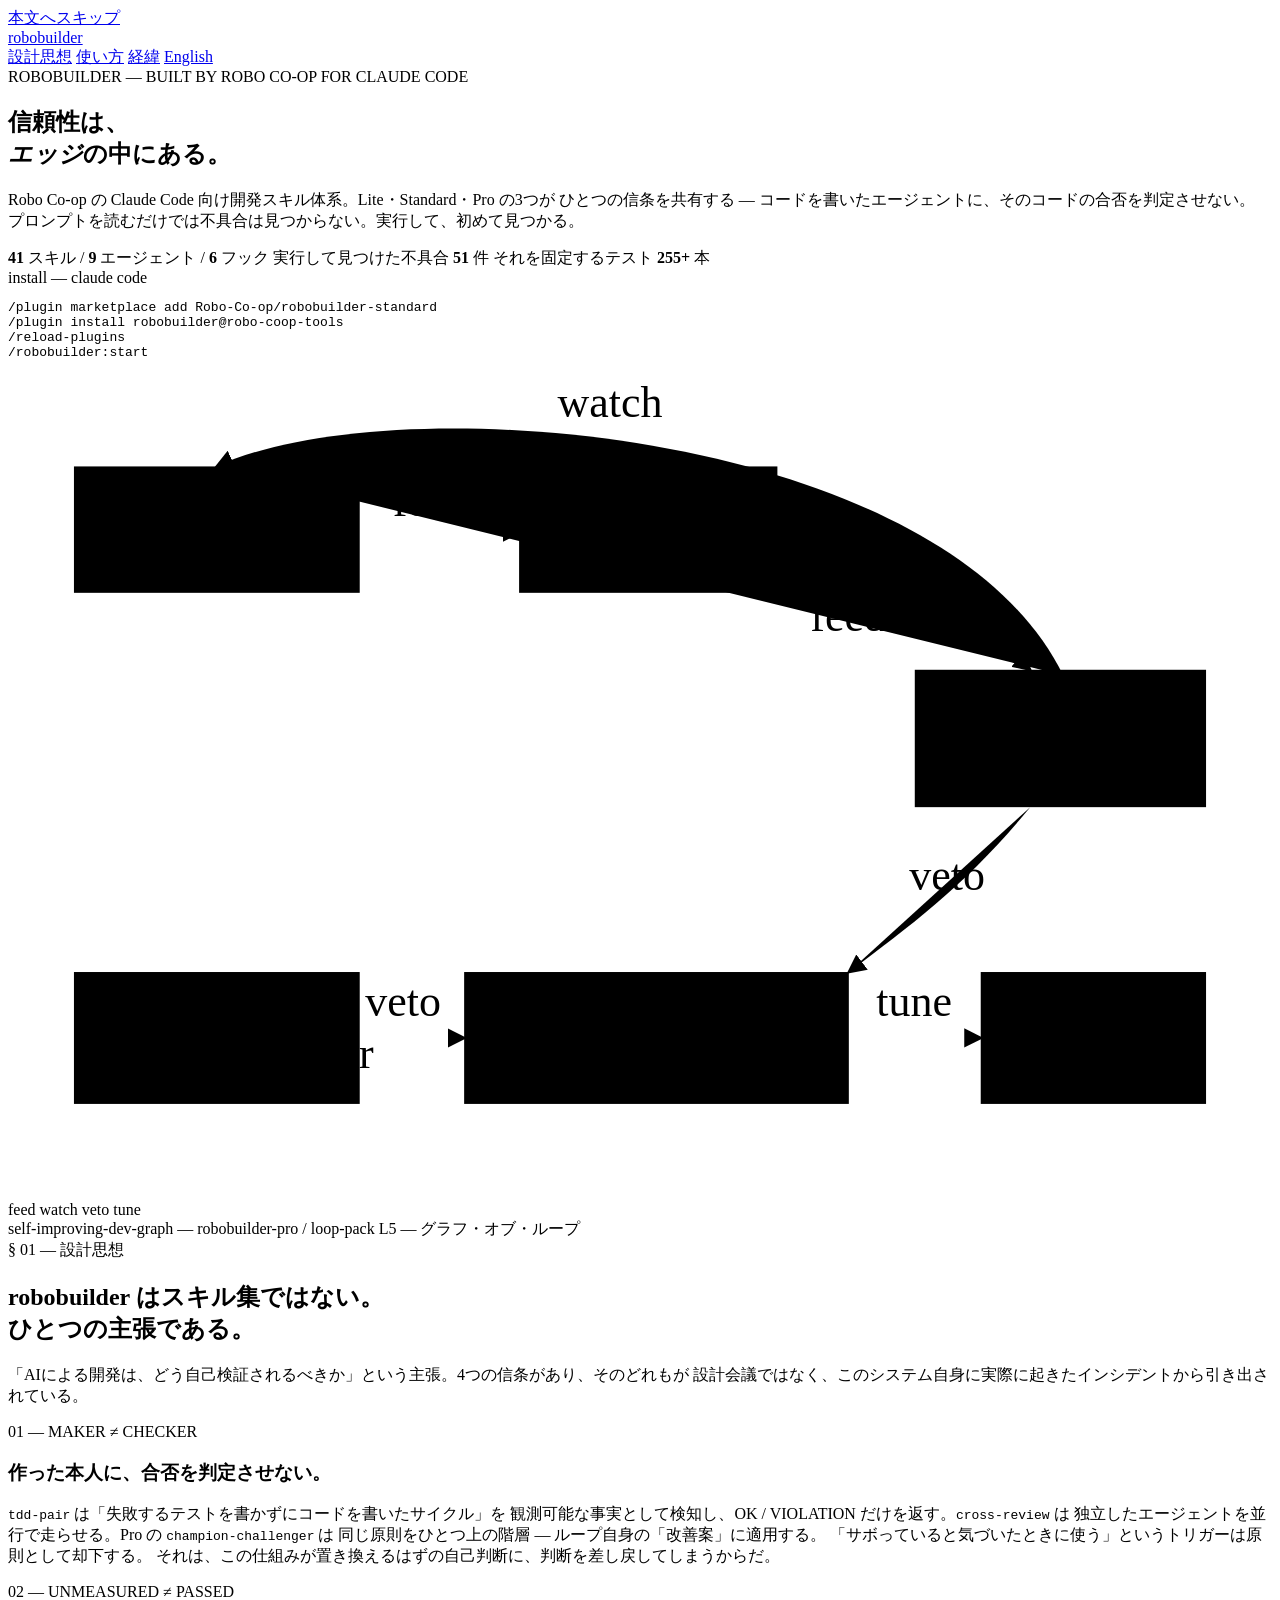
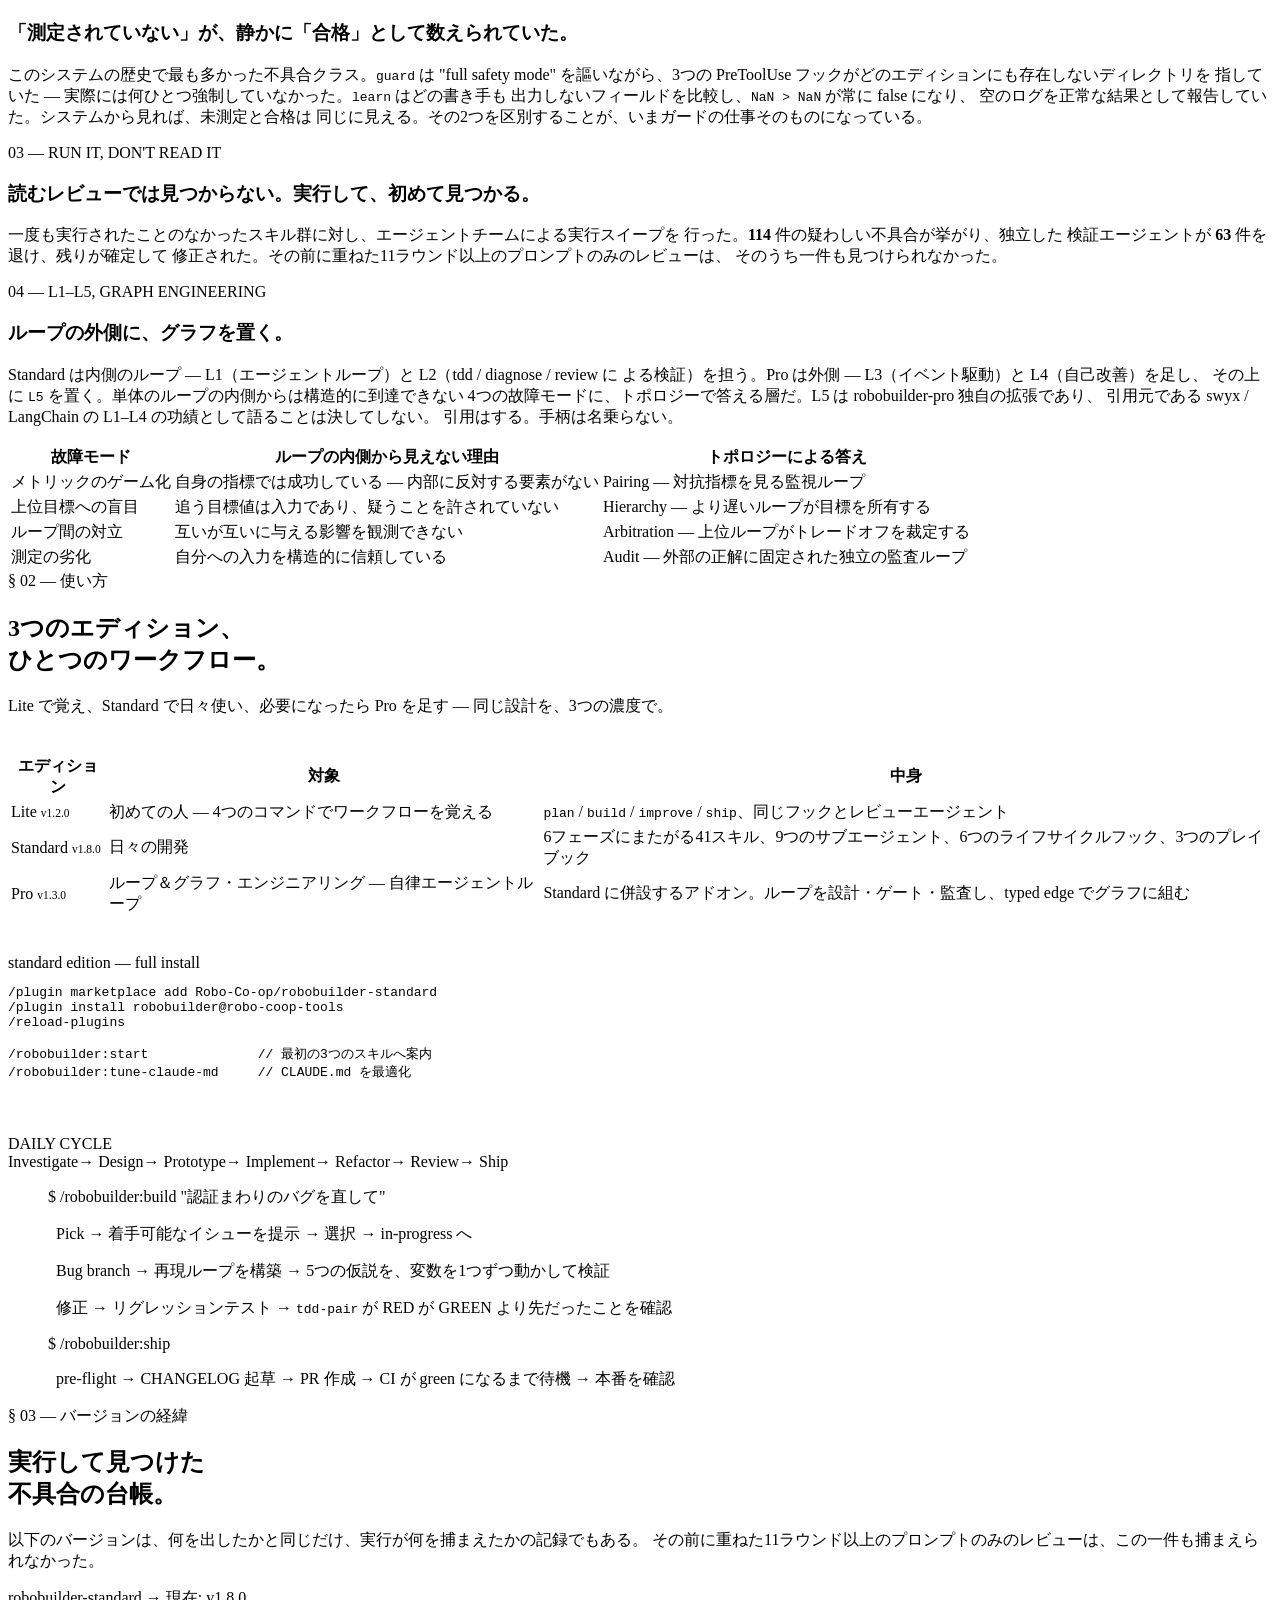
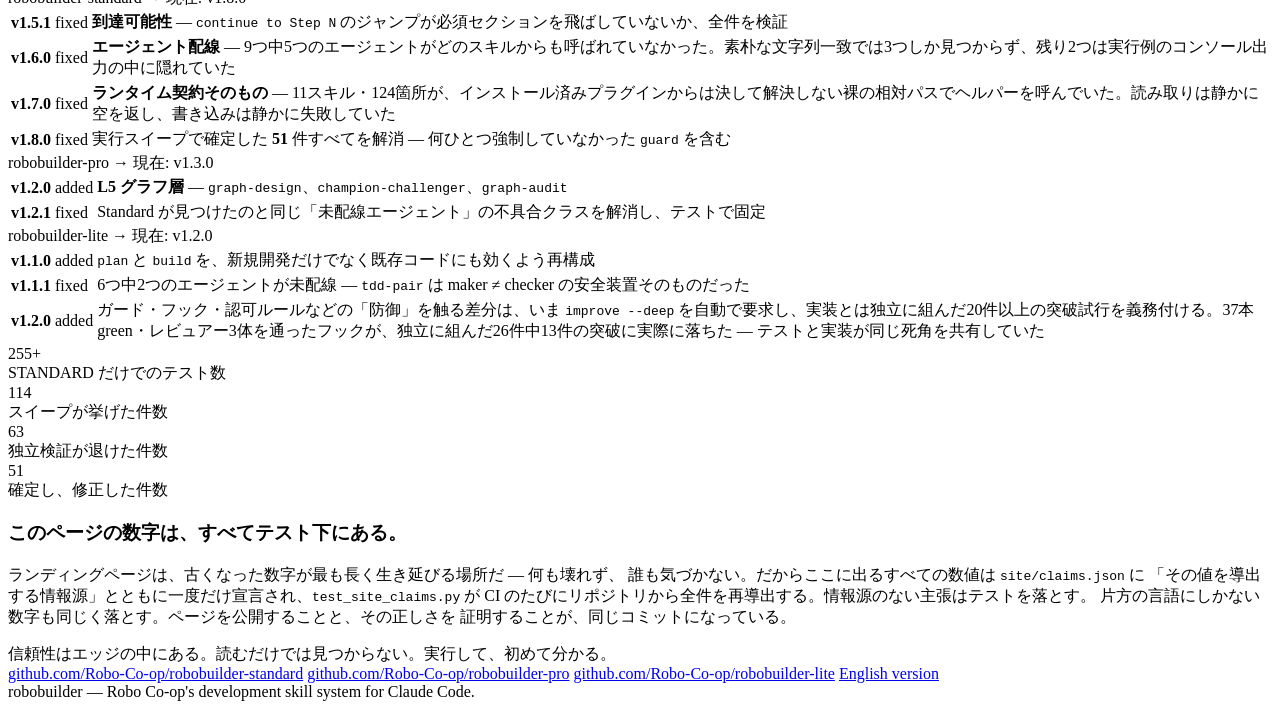
==== commit 3a361ab8: "Pin Pro 1.3.0 and carry it into the site's claims robobuilder-pro shipped the render gate as 1.3.0. " ====
--- a/site/ja/index.html
+++ b/site/ja/index.html
@@ -212,7 +212,7 @@
             <td>6フェーズにまたがる41スキル、9つのサブエージェント、6つのライフサイクルフック、3つのプレイブック</td>
           </tr>
           <tr>
-            <td class="ed-name pro">Pro <span style="font-family:var(--font-mono);font-size:0.72rem;color:var(--ink-faint);font-weight:400;">v<span data-claim="pro_version">1.2.1</span></span></td>
+            <td class="ed-name pro">Pro <span style="font-family:var(--font-mono);font-size:0.72rem;color:var(--ink-faint);font-weight:400;">v<span data-claim="pro_version">1.3.0</span></span></td>
             <td>ループ＆グラフ・エンジニアリング ― 自律エージェントループ</td>
             <td>Standard に併設するアドオン。ループを設計・ゲート・監査し、typed edge でグラフに組む</td>
           </tr>
@@ -294,7 +294,7 @@
     <div class="ledger-group">
       <div class="ledger-repo">
         <span class="repo-name">robobuilder-pro</span>
-        <span class="repo-current">→ 現在: v<span data-claim="pro_version">1.2.1</span></span>
+        <span class="repo-current">→ 現在: v<span data-claim="pro_version">1.3.0</span></span>
       </div>
       <div class="table-scroll">
       <table class="ledger">
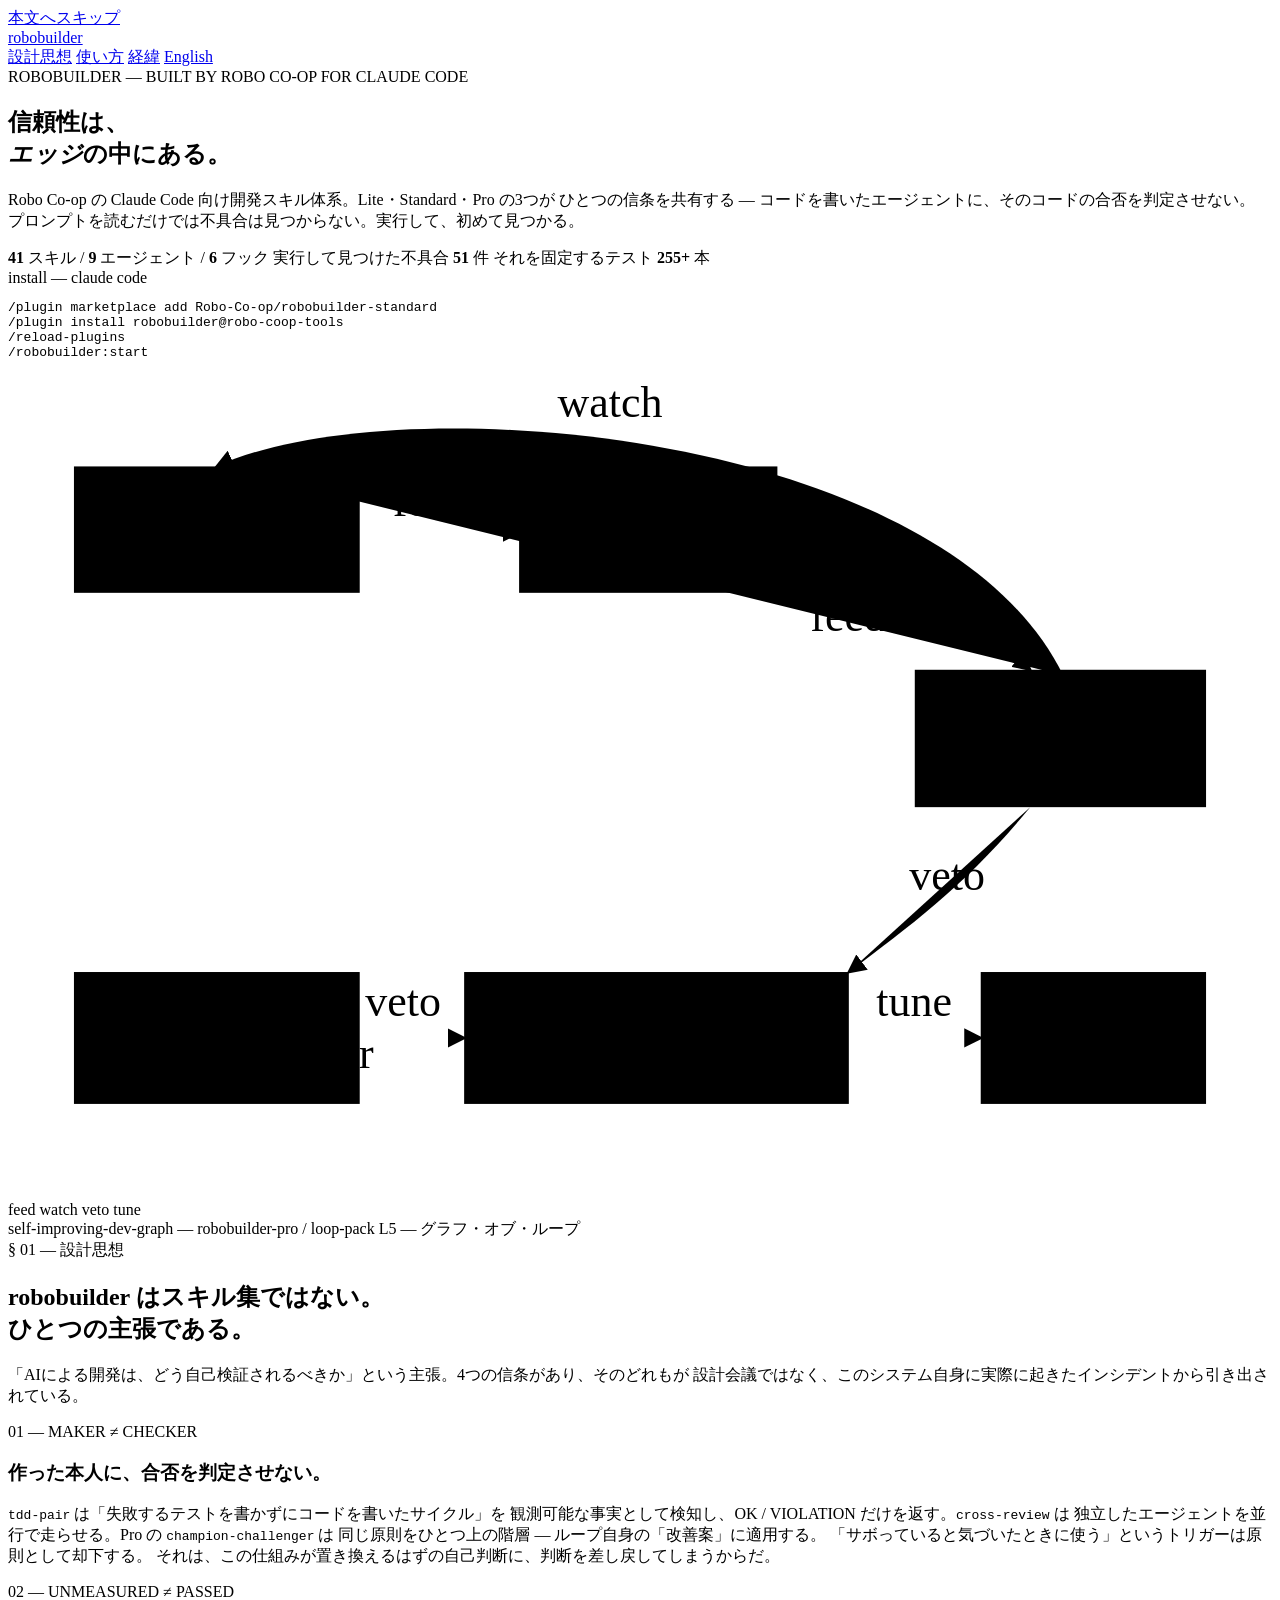
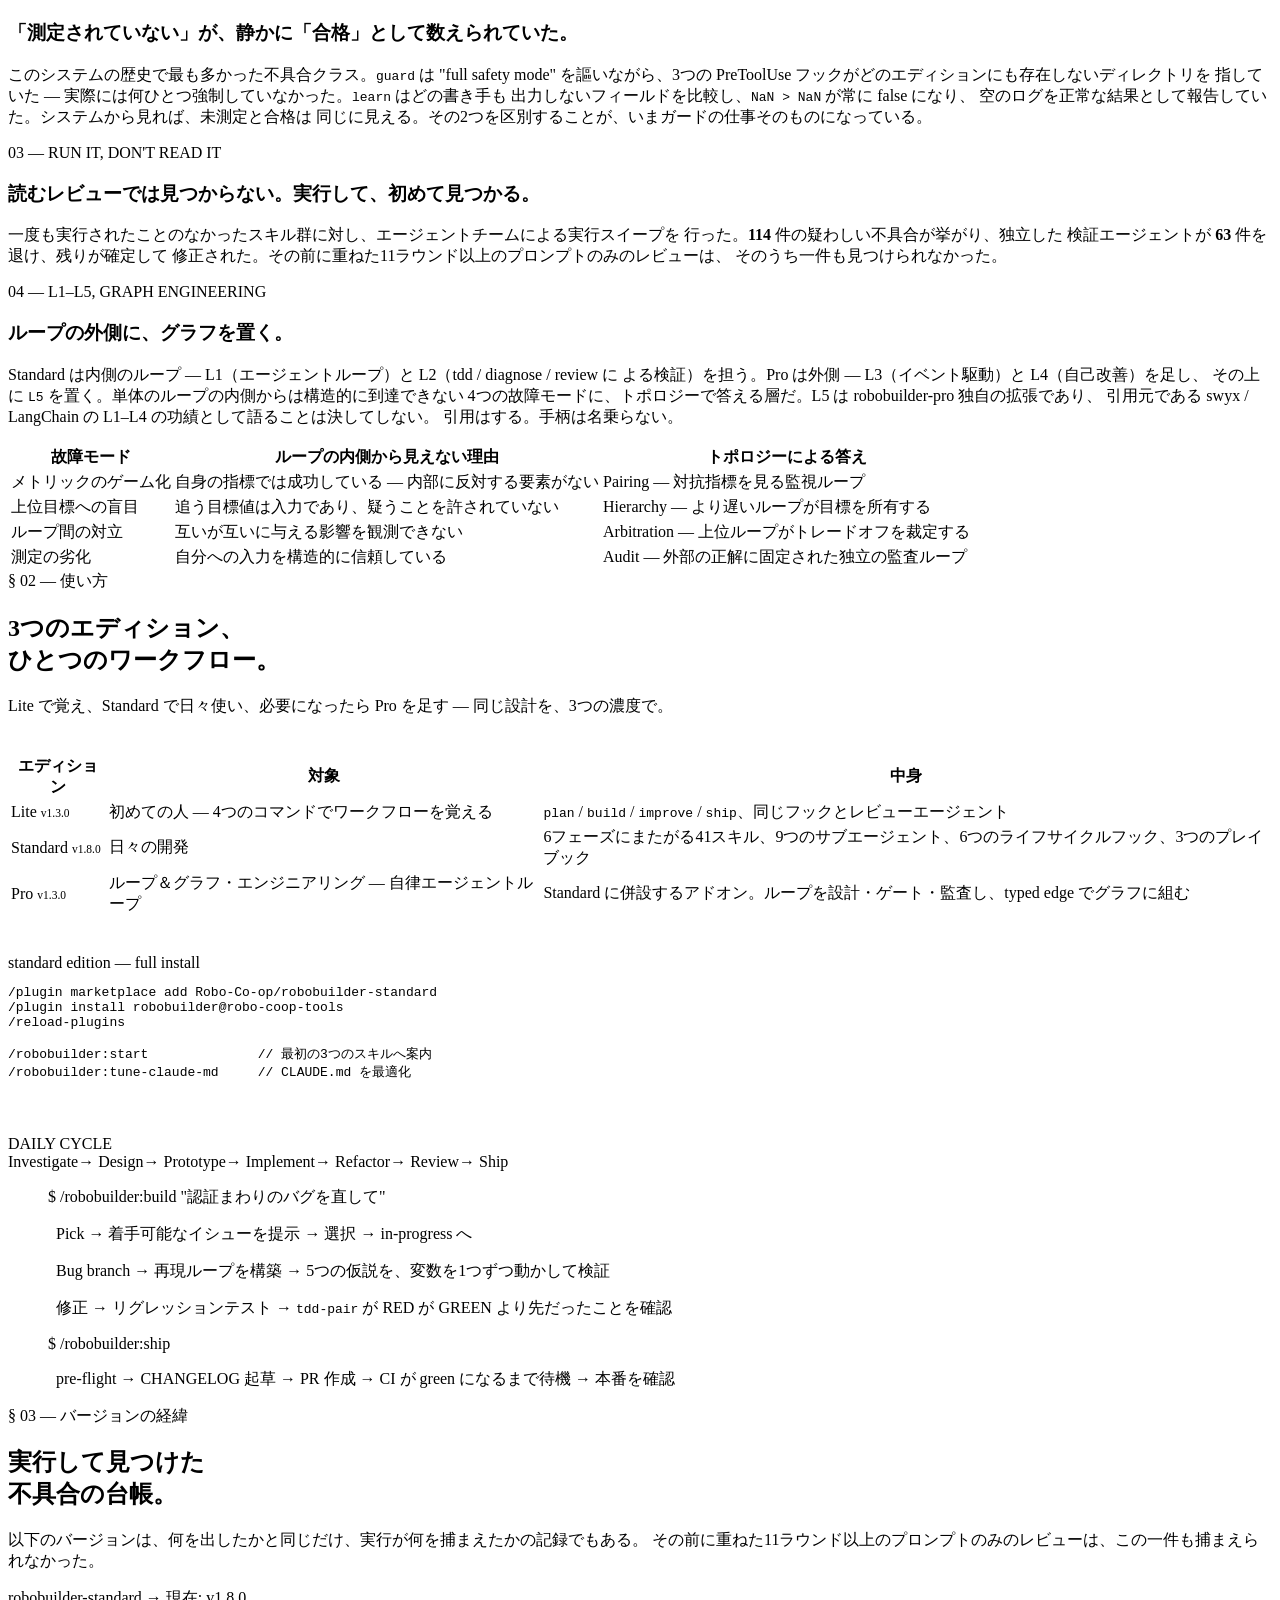
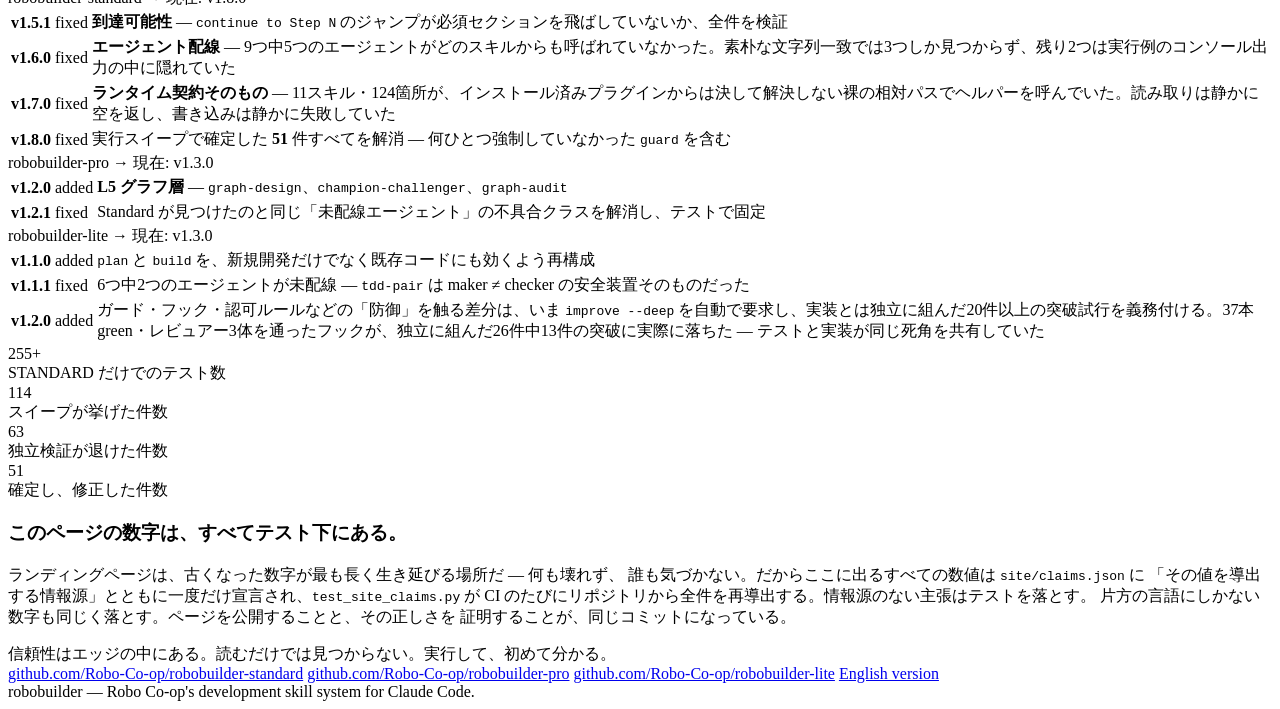
==== commit 9fbb8ba7: "Pin Lite 1.3.0 alongside Pro 1.3.0 Lite shipped its half of the render check as 1.3.0. Pinning the v" ====
--- a/site/ja/index.html
+++ b/site/ja/index.html
@@ -202,7 +202,7 @@
         <thead><tr><th>エディション</th><th>対象</th><th>中身</th></tr></thead>
         <tbody>
           <tr>
-            <td class="ed-name lite">Lite <span style="font-family:var(--font-mono);font-size:0.72rem;color:var(--ink-faint);font-weight:400;">v<span data-claim="lite_version">1.2.0</span></span></td>
+            <td class="ed-name lite">Lite <span style="font-family:var(--font-mono);font-size:0.72rem;color:var(--ink-faint);font-weight:400;">v<span data-claim="lite_version">1.3.0</span></span></td>
             <td>初めての人 ― 4つのコマンドでワークフローを覚える</td>
             <td><code>plan</code> / <code>build</code> / <code>improve</code> / <code>ship</code>、同じフックとレビューエージェント</td>
           </tr>
@@ -315,7 +315,7 @@
     <div class="ledger-group">
       <div class="ledger-repo">
         <span class="repo-name">robobuilder-lite</span>
-        <span class="repo-current">→ 現在: v<span data-claim="lite_version">1.2.0</span></span>
+        <span class="repo-current">→ 現在: v<span data-claim="lite_version">1.3.0</span></span>
       </div>
       <div class="table-scroll">
       <table class="ledger">
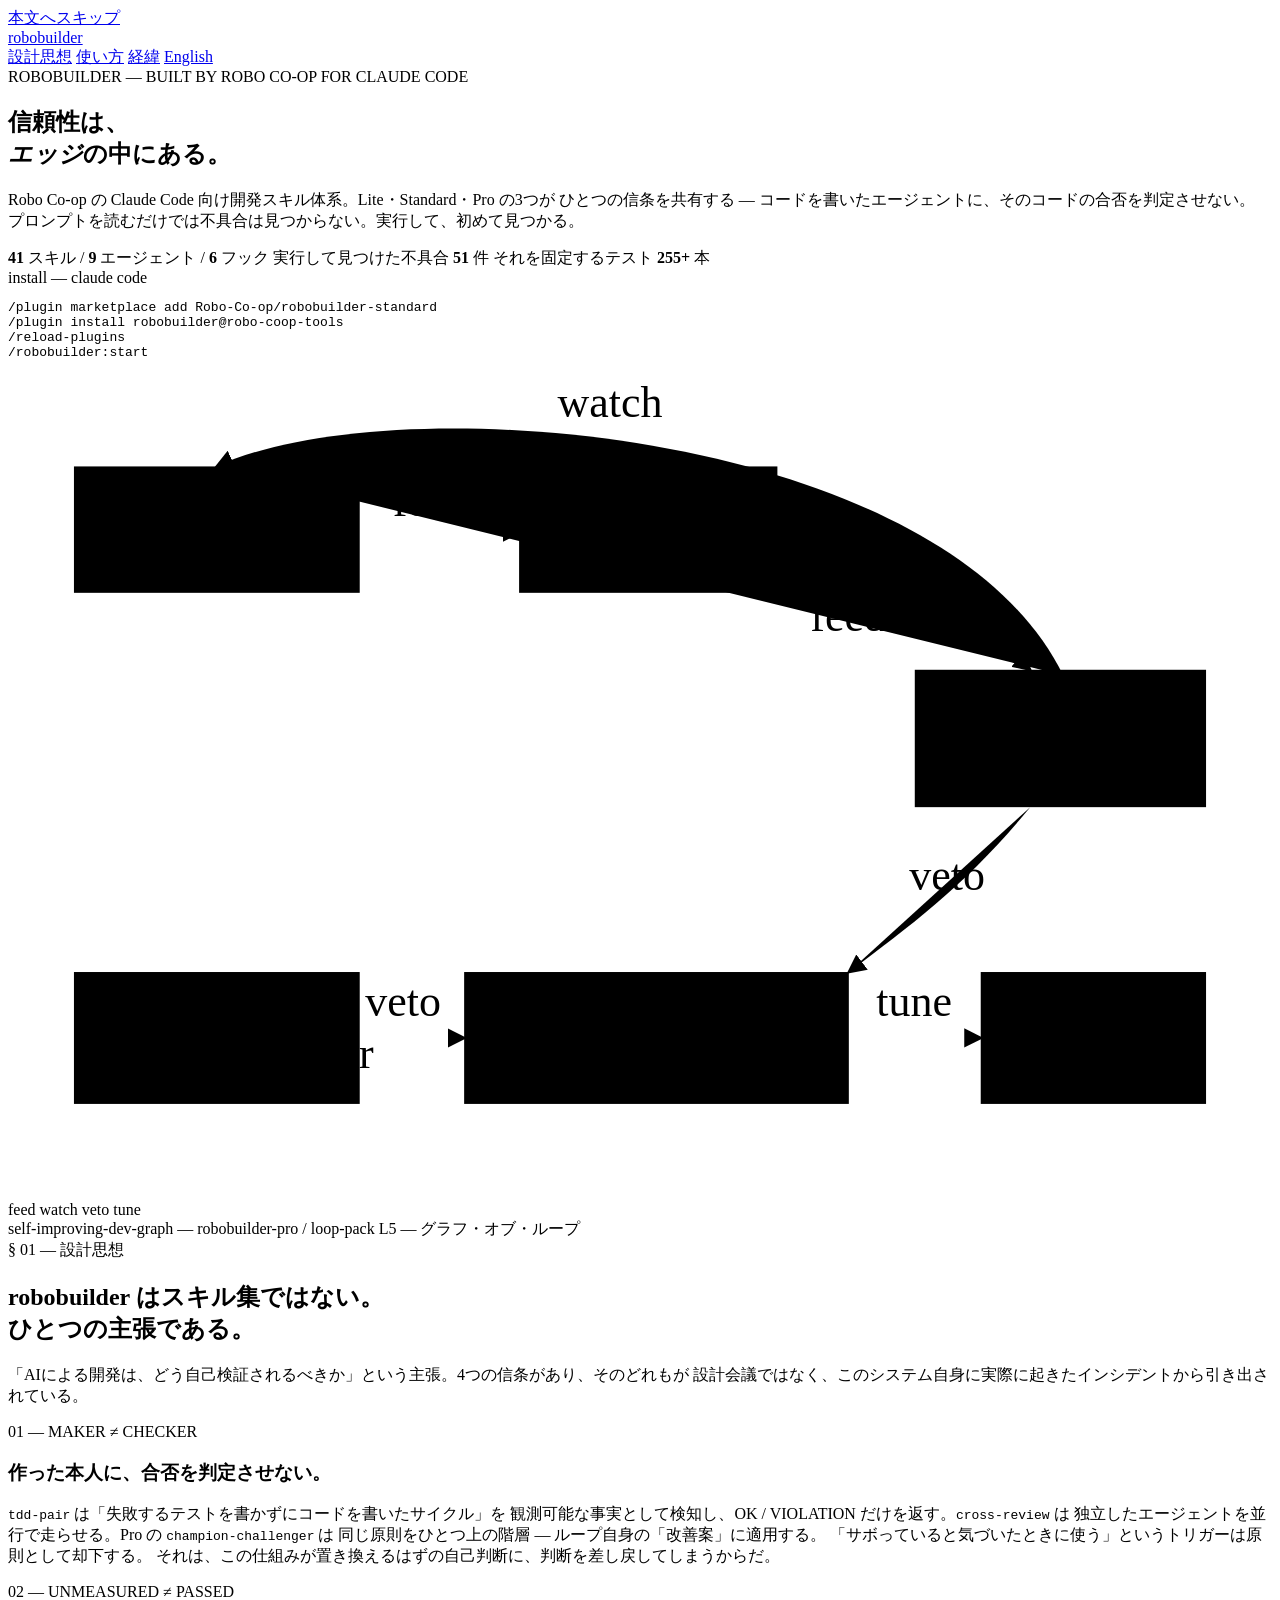
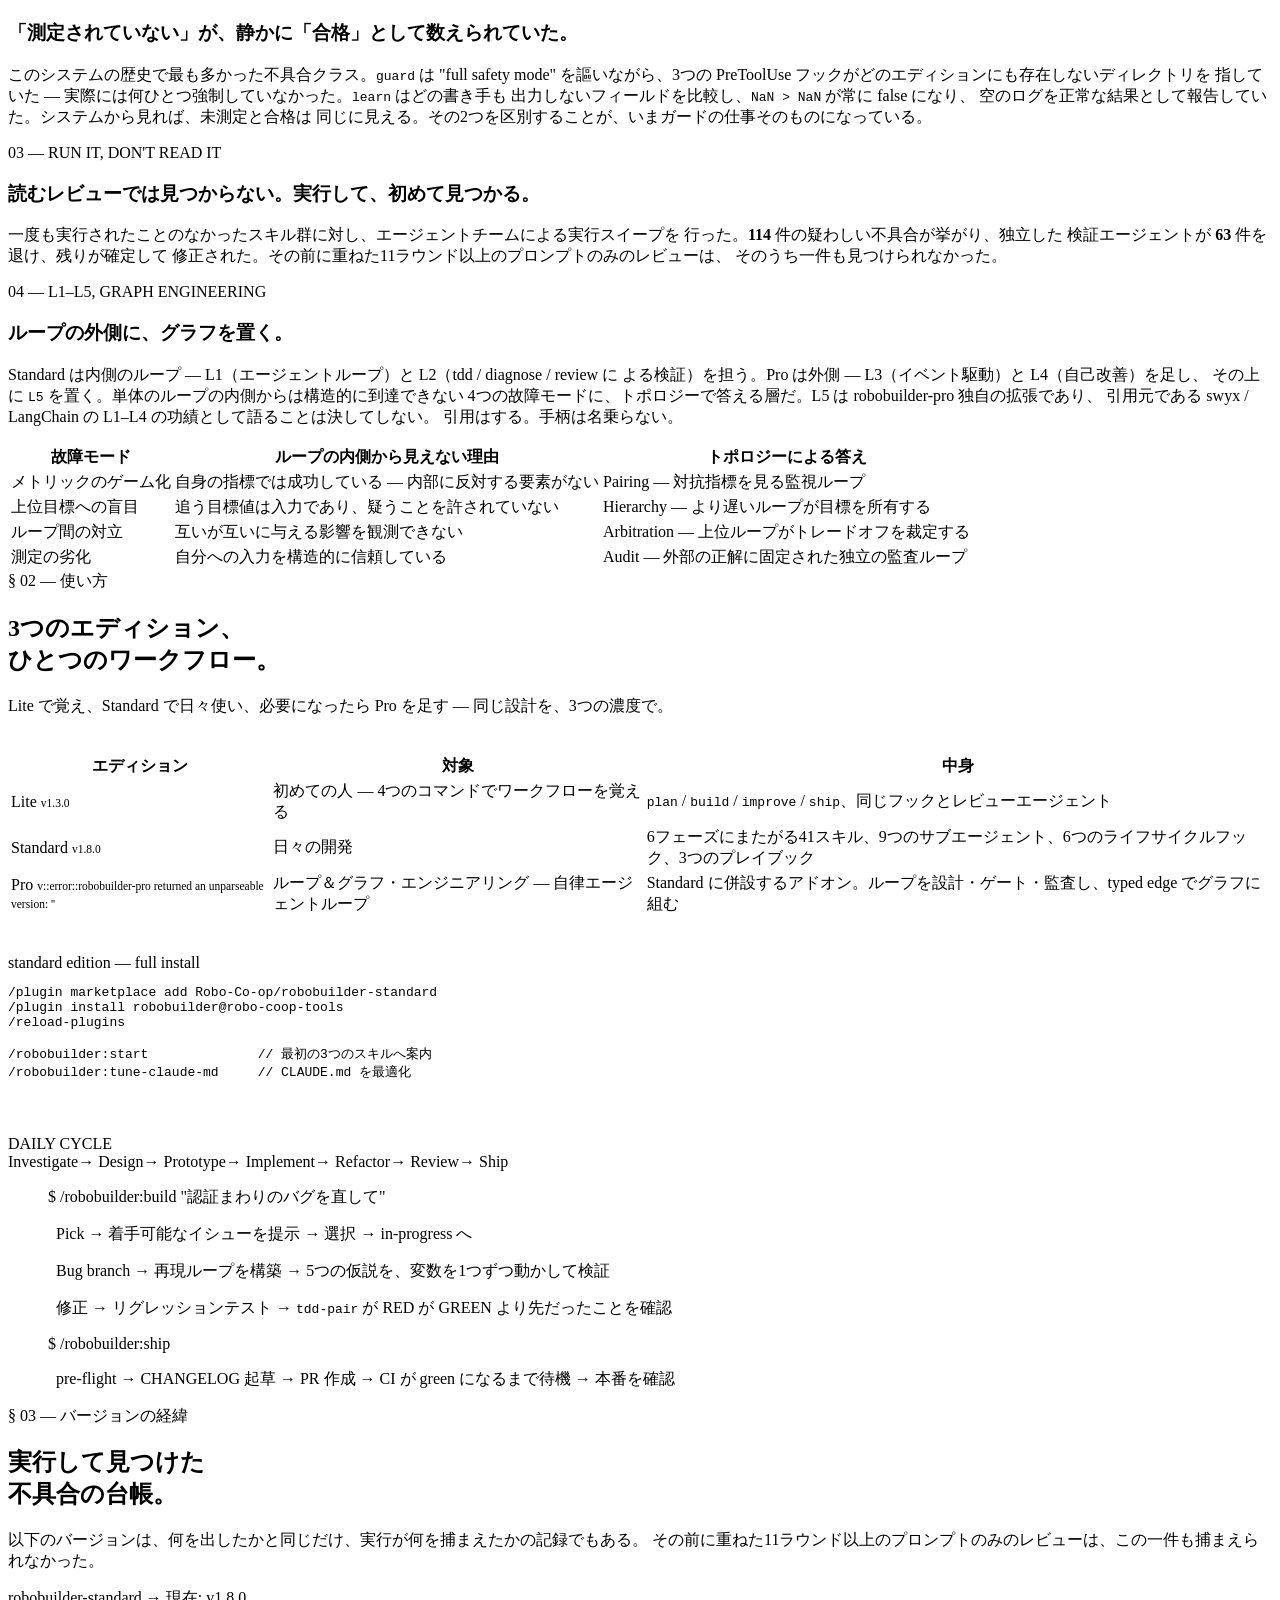
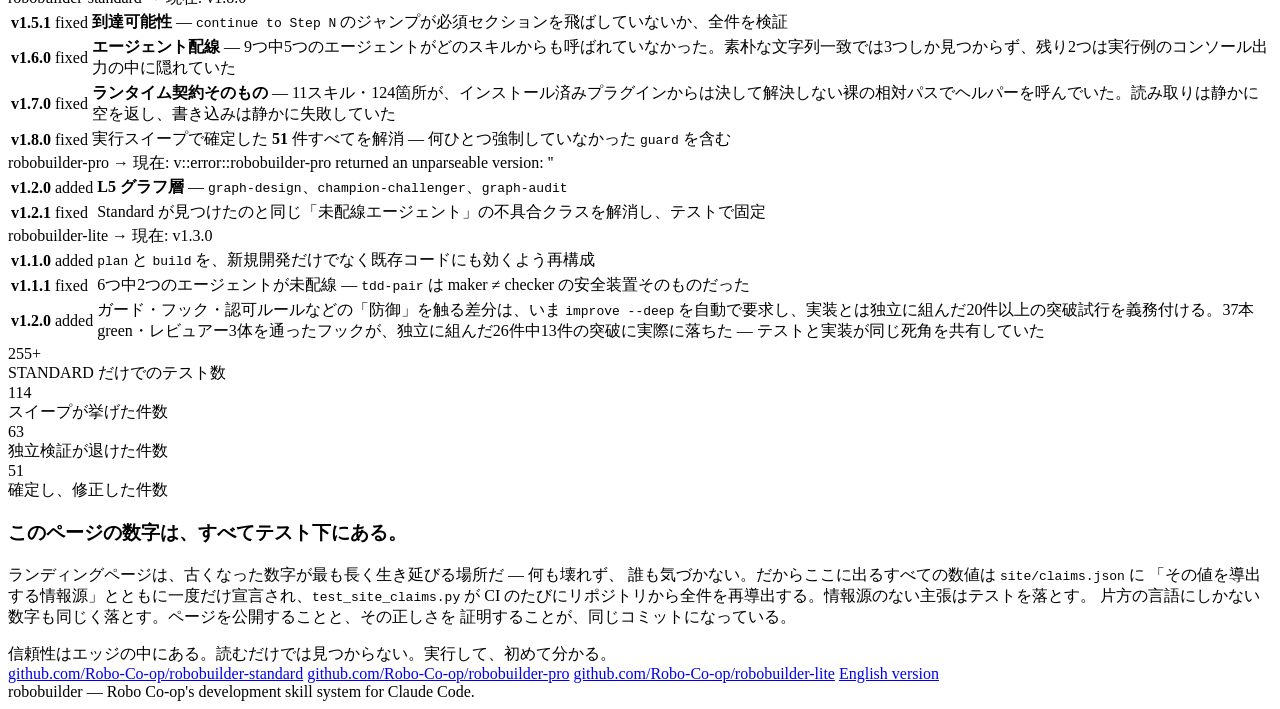
==== commit a5b7fb6f: "Sync marketplace pins: robobuilder-pro 1.3.0 -> ::error::robobuilder-pro returned an unparseable ver" ====
--- a/site/ja/index.html
+++ b/site/ja/index.html
@@ -212,7 +212,7 @@
             <td>6フェーズにまたがる41スキル、9つのサブエージェント、6つのライフサイクルフック、3つのプレイブック</td>
           </tr>
           <tr>
-            <td class="ed-name pro">Pro <span style="font-family:var(--font-mono);font-size:0.72rem;color:var(--ink-faint);font-weight:400;">v<span data-claim="pro_version">1.3.0</span></span></td>
+            <td class="ed-name pro">Pro <span style="font-family:var(--font-mono);font-size:0.72rem;color:var(--ink-faint);font-weight:400;">v<span data-claim="pro_version">::error::robobuilder-pro returned an unparseable version: ''</span></span></td>
             <td>ループ＆グラフ・エンジニアリング ― 自律エージェントループ</td>
             <td>Standard に併設するアドオン。ループを設計・ゲート・監査し、typed edge でグラフに組む</td>
           </tr>
@@ -294,7 +294,7 @@
     <div class="ledger-group">
       <div class="ledger-repo">
         <span class="repo-name">robobuilder-pro</span>
-        <span class="repo-current">→ 現在: v<span data-claim="pro_version">1.3.0</span></span>
+        <span class="repo-current">→ 現在: v<span data-claim="pro_version">::error::robobuilder-pro returned an unparseable version: ''</span></span>
       </div>
       <div class="table-scroll">
       <table class="ledger">
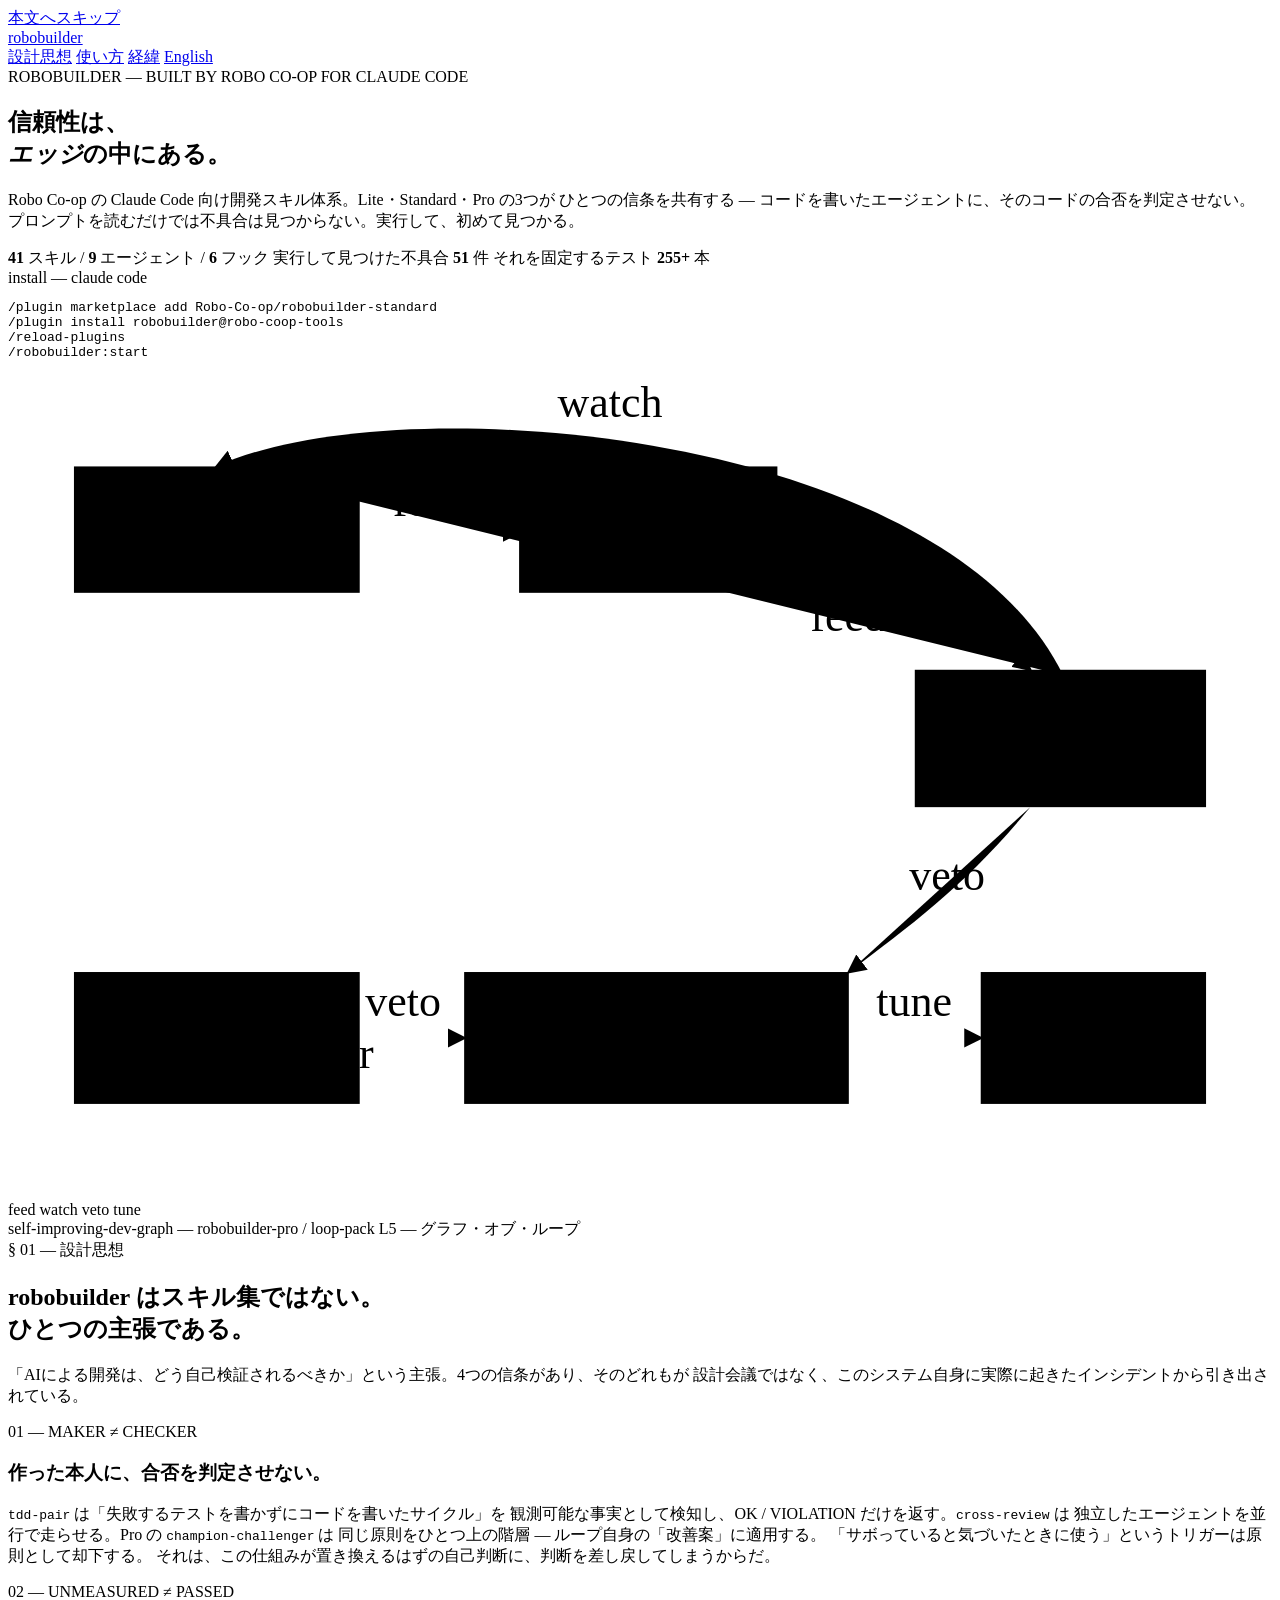
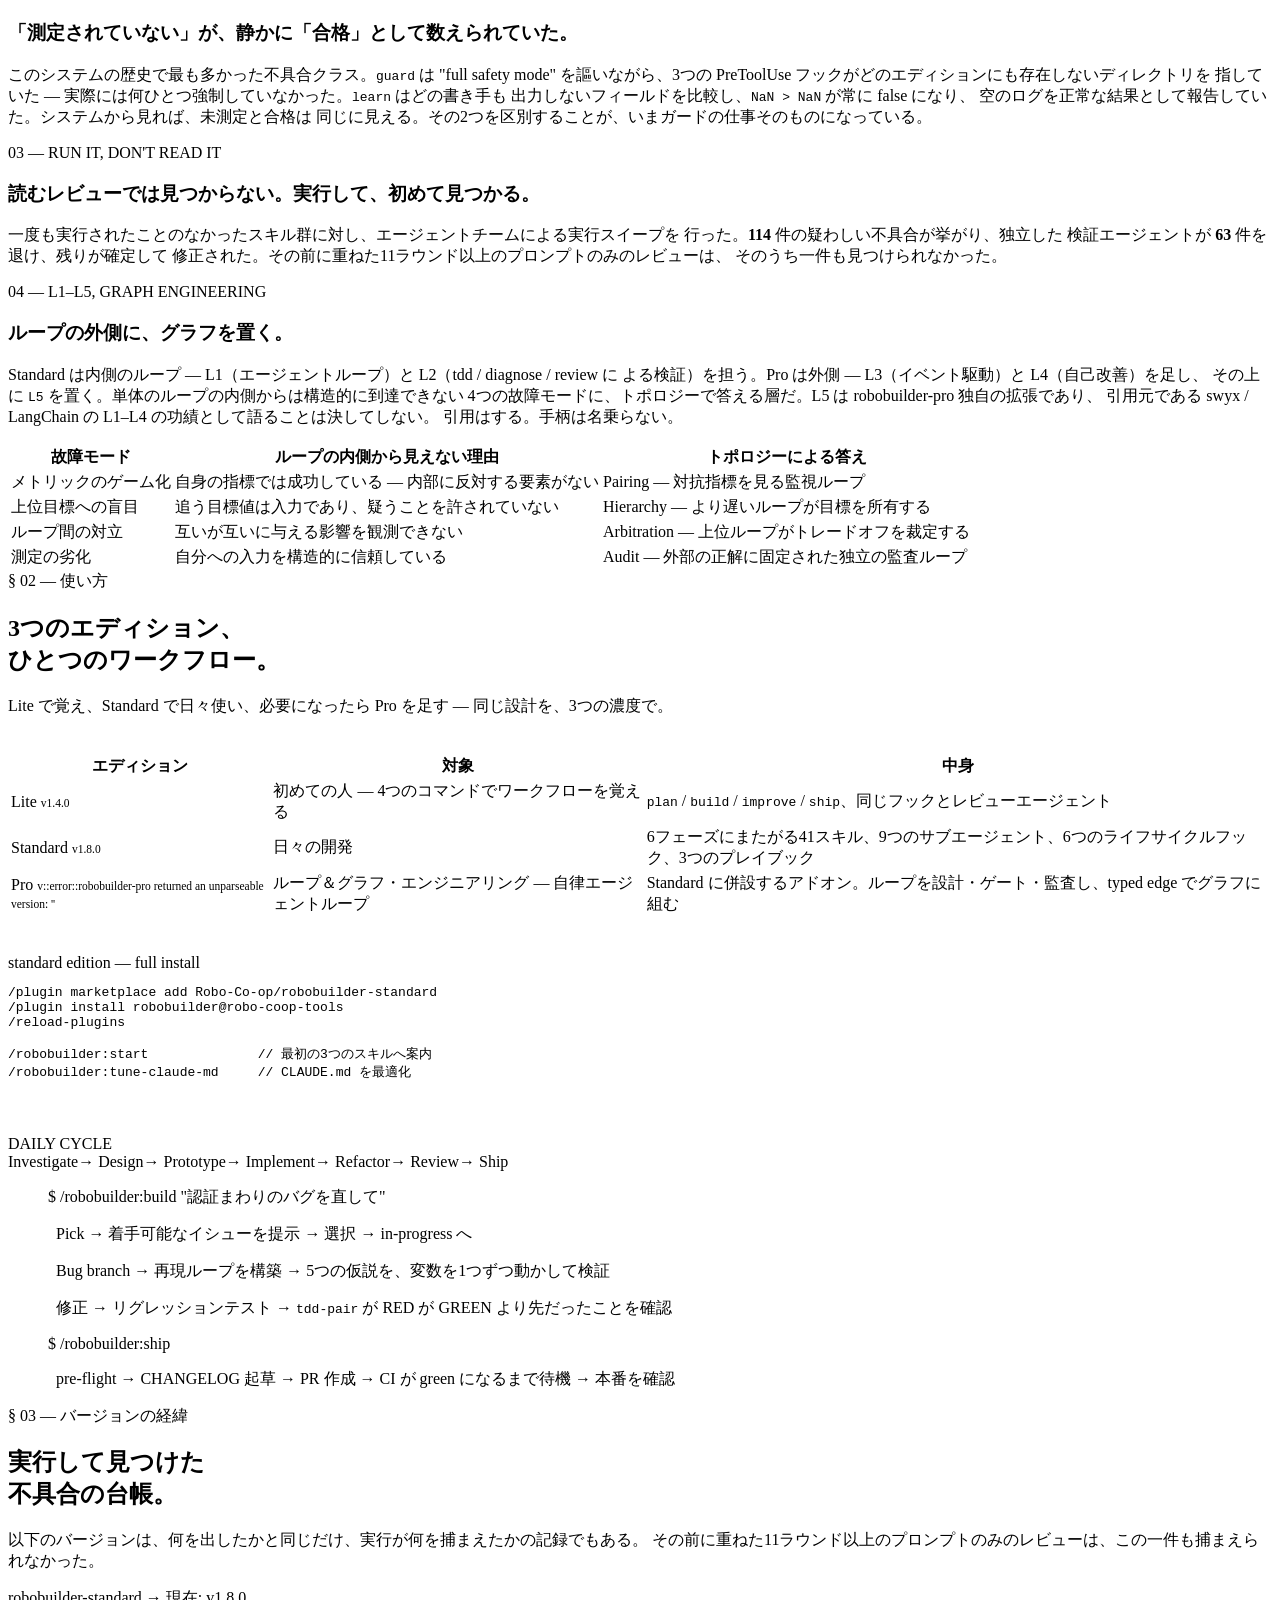
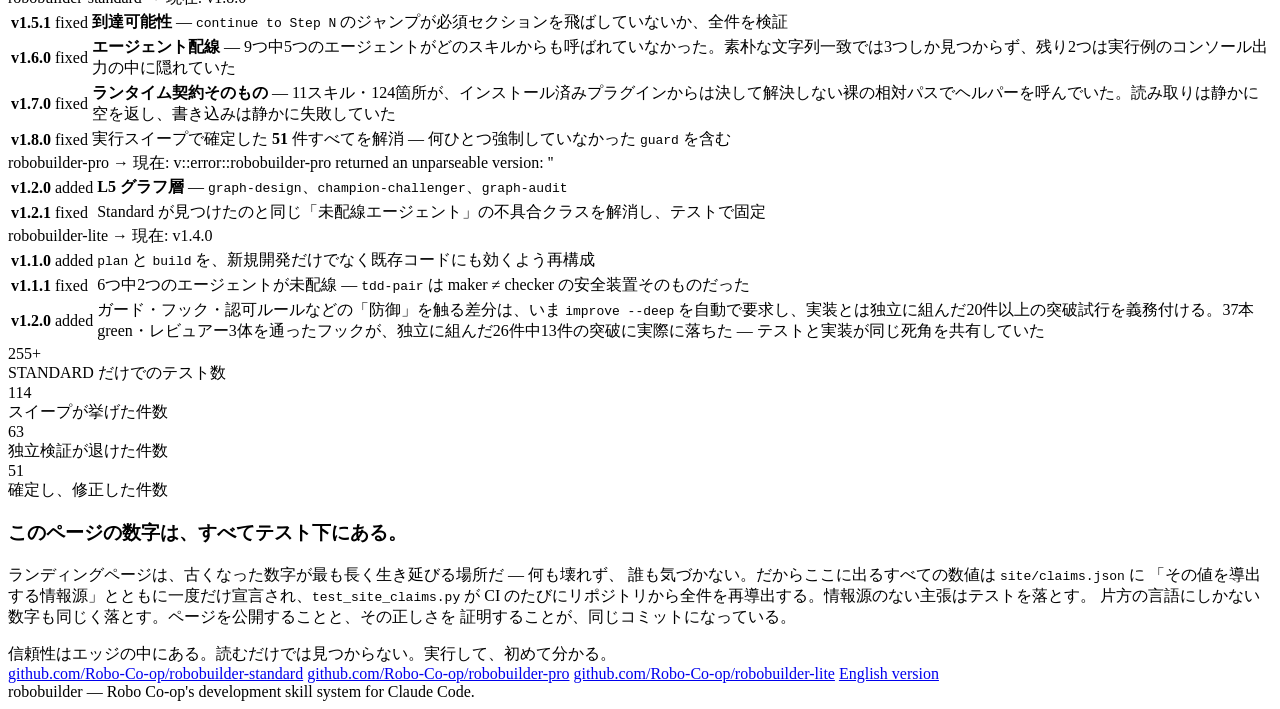
==== commit f6f03a79: "Sync marketplace pins: robobuilder-lite 1.3.0 -> 1.4.0" ====
--- a/site/ja/index.html
+++ b/site/ja/index.html
@@ -202,7 +202,7 @@
         <thead><tr><th>エディション</th><th>対象</th><th>中身</th></tr></thead>
         <tbody>
           <tr>
-            <td class="ed-name lite">Lite <span style="font-family:var(--font-mono);font-size:0.72rem;color:var(--ink-faint);font-weight:400;">v<span data-claim="lite_version">1.3.0</span></span></td>
+            <td class="ed-name lite">Lite <span style="font-family:var(--font-mono);font-size:0.72rem;color:var(--ink-faint);font-weight:400;">v<span data-claim="lite_version">1.4.0</span></span></td>
             <td>初めての人 ― 4つのコマンドでワークフローを覚える</td>
             <td><code>plan</code> / <code>build</code> / <code>improve</code> / <code>ship</code>、同じフックとレビューエージェント</td>
           </tr>
@@ -315,7 +315,7 @@
     <div class="ledger-group">
       <div class="ledger-repo">
         <span class="repo-name">robobuilder-lite</span>
-        <span class="repo-current">→ 現在: v<span data-claim="lite_version">1.3.0</span></span>
+        <span class="repo-current">→ 現在: v<span data-claim="lite_version">1.4.0</span></span>
       </div>
       <div class="table-scroll">
       <table class="ledger">
